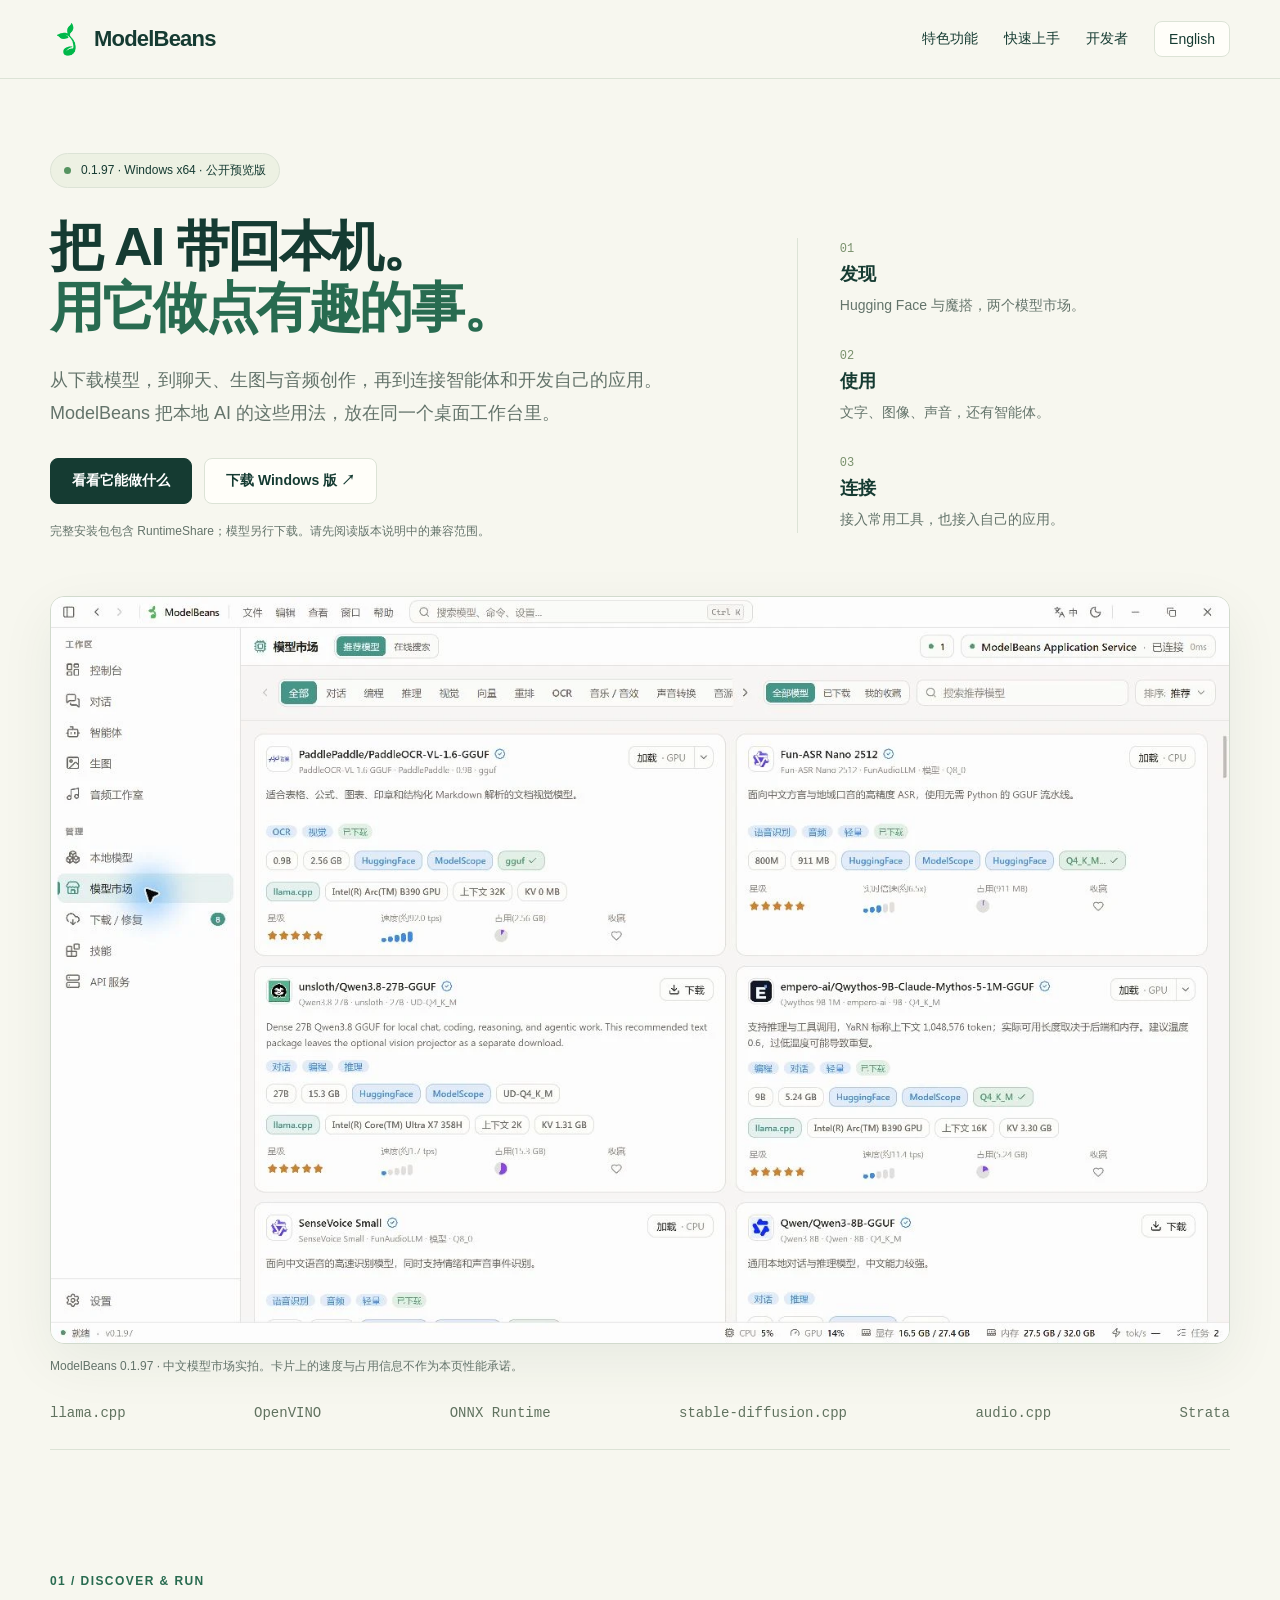
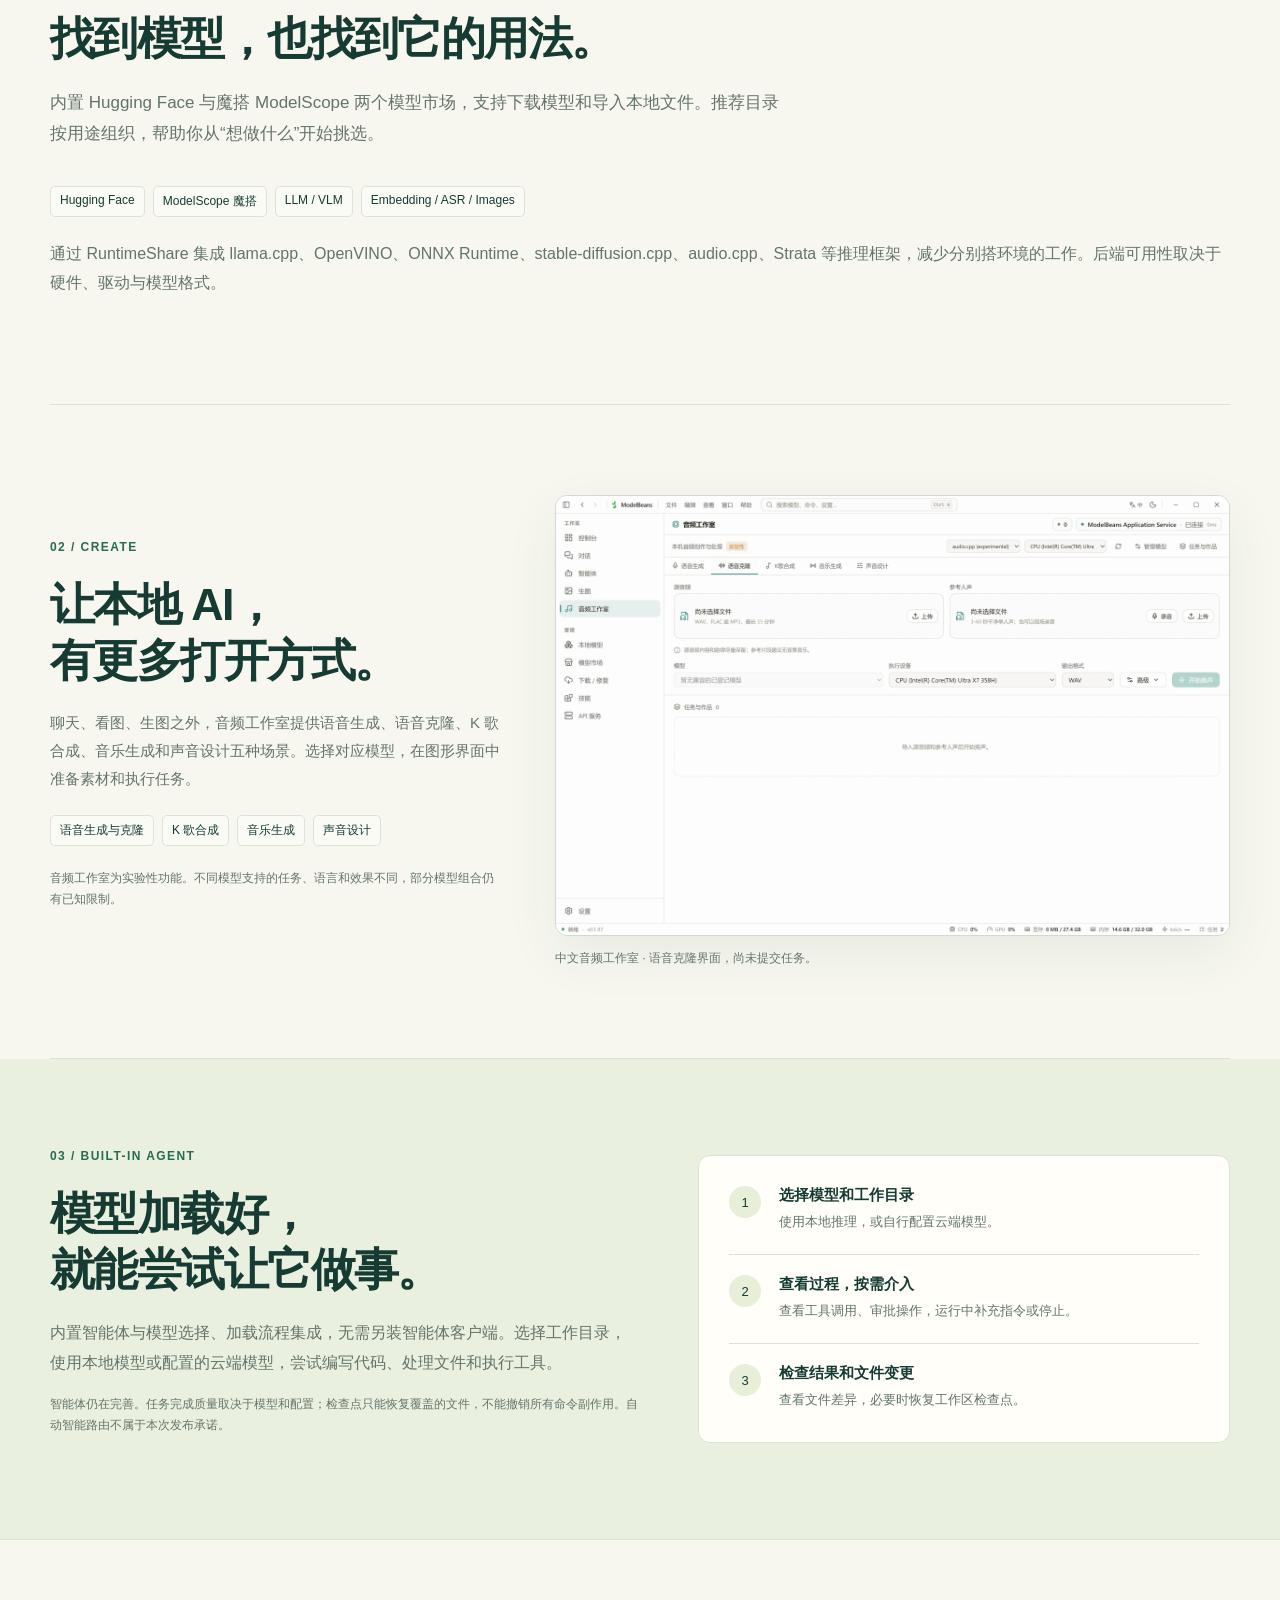
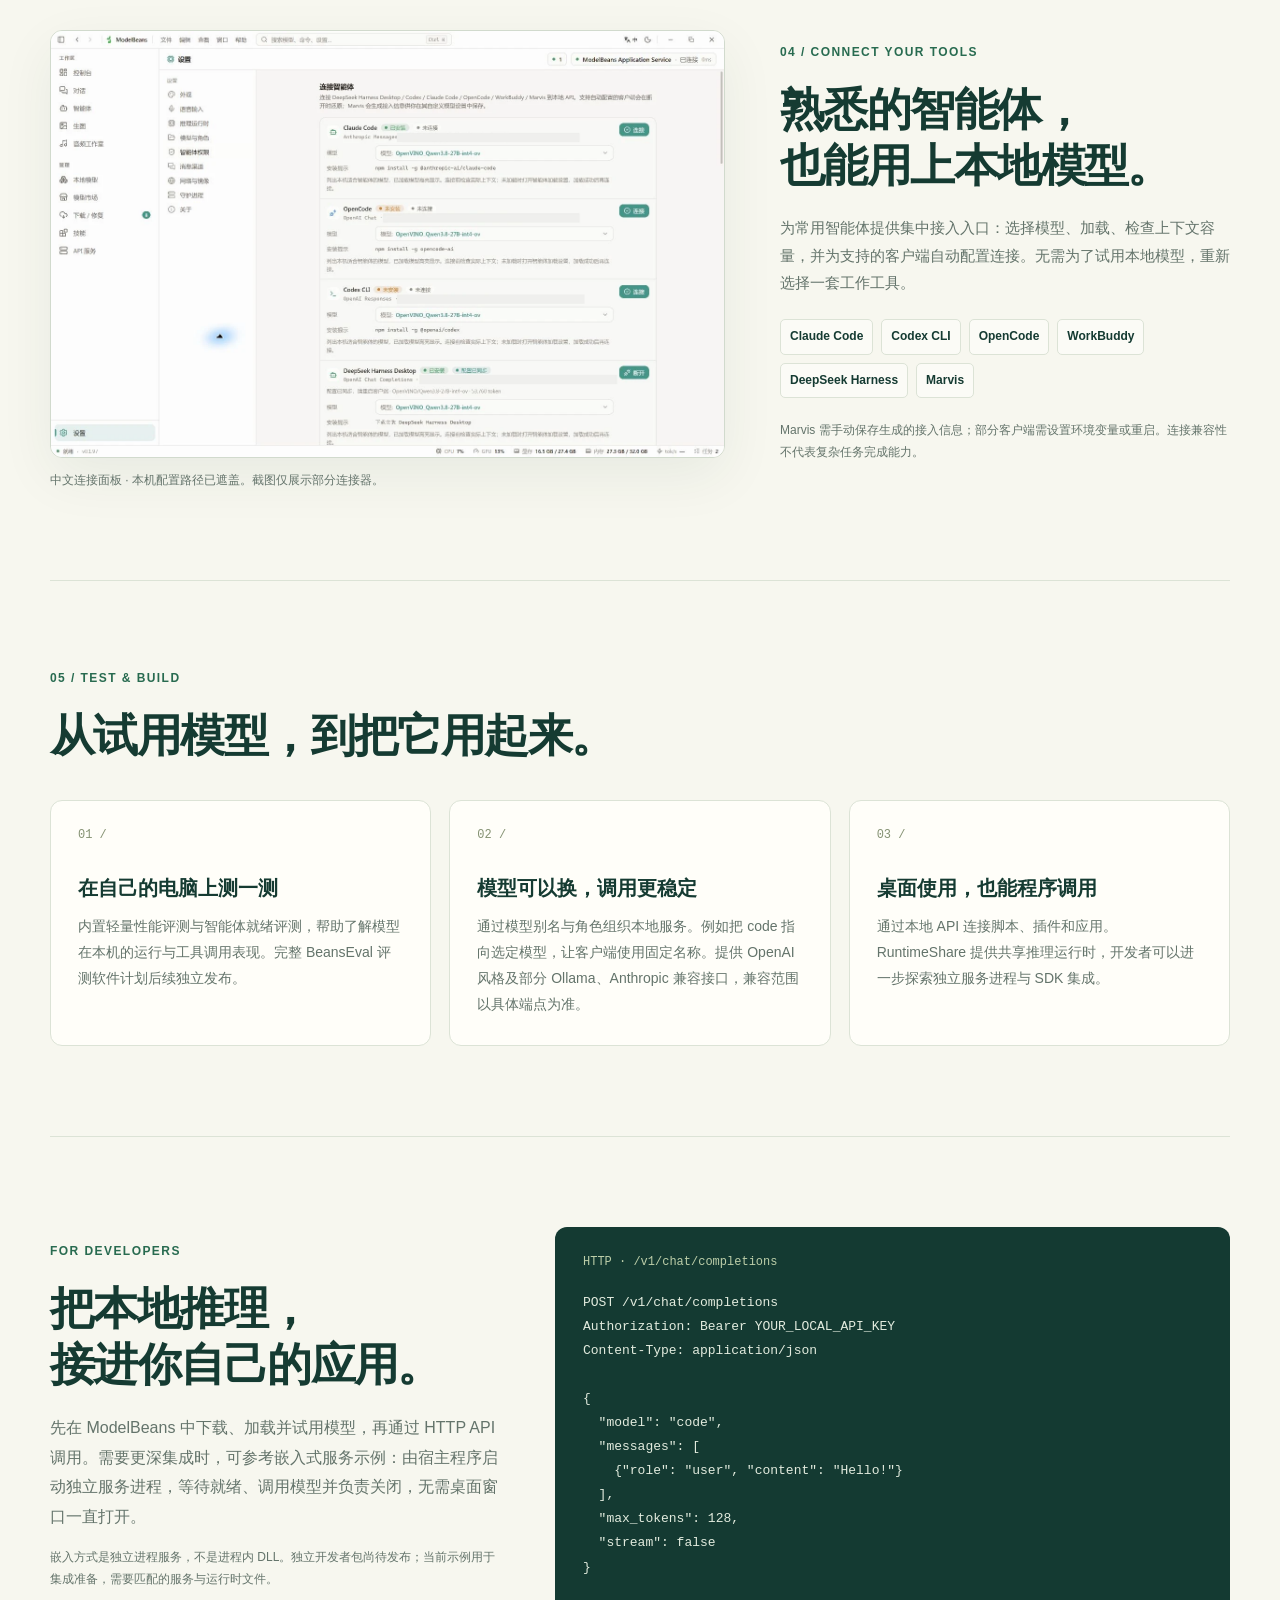
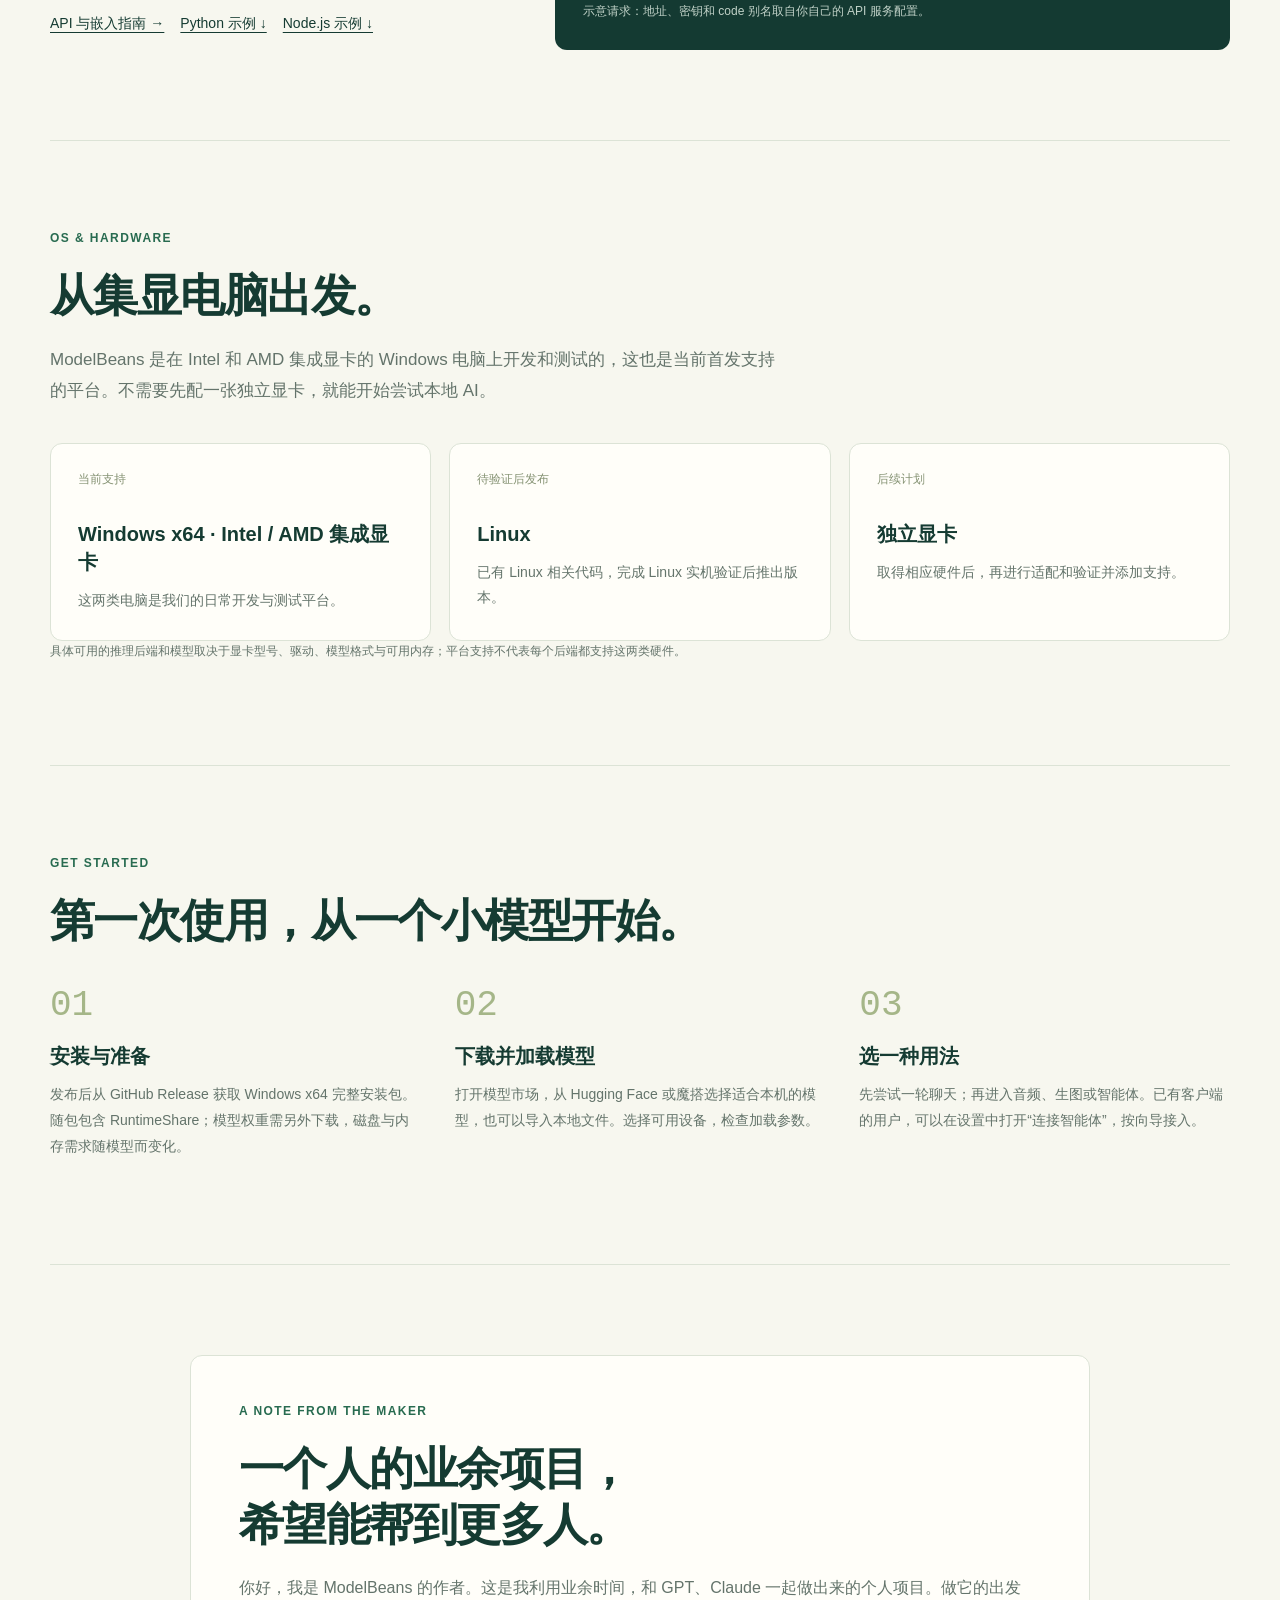
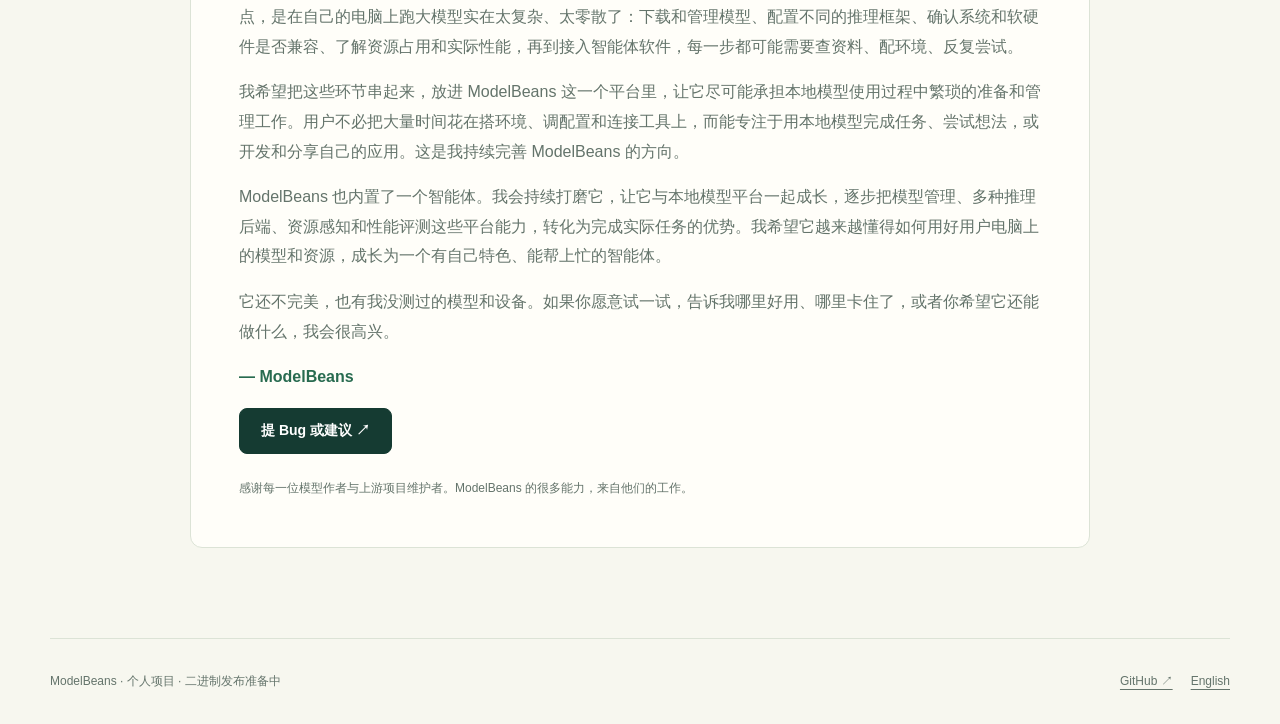
==== site/index.html @ 8415e982 "Publish ModelBeans 0.1.97 preview documentation and bilingual website" ====
<!doctype html>
<html lang="zh-CN"><head><meta charset="utf-8"><meta name="viewport" content="width=device-width,initial-scale=1"><meta name="description" content="从下载模型，到聊天、生图与音频创作，再到连接智能体和开发自己的应用。ModelBeans 把本地 AI 的这些用法，放在同一个桌面工作台里。"><title>ModelBeans — 让本地 AI 更容易用起来</title><link rel="icon" href="assets/logo.png"><link rel="stylesheet" href="styles.css"><link rel="alternate" hreflang="en" href="index.en.html"><link rel="alternate" hreflang="zh-CN" href="index.html"></head><body>
<a class="skip" href="#main">跳到正文</a><header class="topbar"><nav class="wrap nav" aria-label="主导航"><a class="brand" href="index.html"><img src="assets/logo.png" alt="" width="36" height="36">ModelBeans</a><div class="navlinks"><a class="desktop" href="#features">特色功能</a><a class="desktop" href="#start">快速上手</a><a class="desktop" href="#developers">开发者</a><a class="lang" href="index.en.html" lang="en">English</a></div></nav></header><main id="main"><section class="hero wrap"><div class="badge">0.1.97 · Windows x64 · 公开预览版</div><div class="hero-grid"><div><h1>把 AI 带回本机。<br><span class="accent">用它做点有趣的事。</span></h1><p class="lead">从下载模型，到聊天、生图与音频创作，再到连接智能体和开发自己的应用。ModelBeans 把本地 AI 的这些用法，放在同一个桌面工作台里。</p><div class="buttons"><a class="button primary" href="#features">看看它能做什么</a><a class="button" href="https://github.com/modelbeans/modelbeans-releases/releases/tag/v0.1.97-rc.1">下载 Windows 版 ↗</a></div><p class="note">完整安装包包含 RuntimeShare；模型另行下载。请先阅读版本说明中的兼容范围。</p></div><aside class="hero-side"><span class="num">01</span><h3>发现</h3><p>Hugging Face 与魔搭，两个模型市场。</p><span class="num">02</span><h3>使用</h3><p>文字、图像、声音，还有智能体。</p><span class="num">03</span><h3>连接</h3><p>接入常用工具，也接入自己的应用。</p></aside></div><figure class="shot hero-shot"><a href="assets/market-zh.webp" target="_blank" rel="noopener"><img src="assets/market-zh.webp" width="1440" height="912" alt="ModelBeans 0.1.97 · 中文模型市场实拍。卡片上的速度与占用信息不作为本页性能承诺。" ></a><figcaption>ModelBeans 0.1.97 · 中文模型市场实拍。卡片上的速度与占用信息不作为本页性能承诺。</figcaption></figure><div class="engines"><span>llama.cpp</span><span>OpenVINO</span><span>ONNX Runtime</span><span>stable-diffusion.cpp</span><span>audio.cpp</span><span>Strata</span></div></section>
<section id="features" class="section wrap"><div class="section-head"><div class="eyebrow">01 / DISCOVER & RUN</div><h2>找到模型，也找到它的用法。</h2><p>内置 Hugging Face 与魔搭 ModelScope 两个模型市场，支持下载模型和导入本地文件。推荐目录按用途组织，帮助你从“想做什么”开始挑选。</p></div><div class="tags"><span class="tag">Hugging Face</span><span class="tag">ModelScope 魔搭</span><span class="tag">LLM / VLM</span><span class="tag">Embedding / ASR / Images</span></div><p>通过 RuntimeShare 集成 llama.cpp、OpenVINO、ONNX Runtime、stable-diffusion.cpp、audio.cpp、Strata 等推理框架，减少分别搭环境的工作。后端可用性取决于硬件、驱动与模型格式。</p></section>
<section class="section wrap"><div class="split"><div class="copy"><div class="eyebrow">02 / CREATE</div><h2>让本地 AI，<br>有更多打开方式。</h2><p>聊天、看图、生图之外，音频工作室提供语音生成、语音克隆、K 歌合成、音乐生成和声音设计五种场景。选择对应模型，在图形界面中准备素材和执行任务。</p><div class="tags"><span class="tag">语音生成与克隆</span><span class="tag">K 歌合成</span><span class="tag">音乐生成</span><span class="tag">声音设计</span></div><p class="mini">音频工作室为实验性功能。不同模型支持的任务、语言和效果不同，部分模型组合仍有已知限制。</p></div><figure class="shot "><a href="assets/audio-zh.webp" target="_blank" rel="noopener"><img src="assets/audio-zh.webp" width="1440" height="912" alt="中文音频工作室 · 语音克隆界面，尚未提交任务。" loading="lazy"></a><figcaption>中文音频工作室 · 语音克隆界面，尚未提交任务。</figcaption></figure></div></section>
<section class="section agent"><div class="wrap agent-grid"><div><div class="eyebrow">03 / BUILT-IN AGENT</div><h2>模型加载好，<br>就能尝试让它做事。</h2><p>内置智能体与模型选择、加载流程集成，无需另装智能体客户端。选择工作目录，使用本地模型或配置的云端模型，尝试编写代码、处理文件和执行工具。</p><p class="mini">智能体仍在完善。任务完成质量取决于模型和配置；检查点只能恢复覆盖的文件，不能撤销所有命令副作用。自动智能路由不属于本次发布承诺。</p></div><div class="flow"><div class="flow-row"><span class="step">1</span><div><b>选择模型和工作目录</b><p>使用本地推理，或自行配置云端模型。</p></div></div><div class="flow-row"><span class="step">2</span><div><b>查看过程，按需介入</b><p>查看工具调用、审批操作，运行中补充指令或停止。</p></div></div><div class="flow-row"><span class="step">3</span><div><b>检查结果和文件变更</b><p>查看文件差异，必要时恢复工作区检查点。</p></div></div></div></div></section>
<section class="section wrap"><div class="split reverse"><div class="copy"><div class="eyebrow">04 / CONNECT YOUR TOOLS</div><h2>熟悉的智能体，<br>也能用上本地模型。</h2><p>为常用智能体提供集中接入入口：选择模型、加载、检查上下文容量，并为支持的客户端自动配置连接。无需为了试用本地模型，重新选择一套工作工具。</p><div class="tags connectors"><span class="tag">Claude Code</span><span class="tag">Codex CLI</span><span class="tag">OpenCode</span><span class="tag">WorkBuddy</span><span class="tag">DeepSeek Harness</span><span class="tag">Marvis</span></div><p class="mini">Marvis 需手动保存生成的接入信息；部分客户端需设置环境变量或重启。连接兼容性不代表复杂任务完成能力。</p></div><figure class="shot "><a href="assets/connect-zh.webp" target="_blank" rel="noopener"><img src="assets/connect-zh.webp" width="1440" height="912" alt="中文连接面板 · 本机配置路径已遮盖。截图仅展示部分连接器。" loading="lazy"></a><figcaption>中文连接面板 · 本机配置路径已遮盖。截图仅展示部分连接器。</figcaption></figure></div></section>
<section class="section wrap"><div class="section-head"><div class="eyebrow">05 / TEST & BUILD</div><h2>从试用模型，到把它用起来。</h2></div><div class="cards"><article class="card"><span class="index">01 /</span><h3>在自己的电脑上测一测</h3><p>内置轻量性能评测与智能体就绪评测，帮助了解模型在本机的运行与工具调用表现。完整 BeansEval 评测软件计划后续独立发布。</p></article><article class="card"><span class="index">02 /</span><h3>模型可以换，调用更稳定</h3><p>通过模型别名与角色组织本地服务。例如把 code 指向选定模型，让客户端使用固定名称。提供 OpenAI 风格及部分 Ollama、Anthropic 兼容接口，兼容范围以具体端点为准。</p></article><article class="card"><span class="index">03 /</span><h3>桌面使用，也能程序调用</h3><p>通过本地 API 连接脚本、插件和应用。RuntimeShare 提供共享推理运行时，开发者可以进一步探索独立服务进程与 SDK 集成。</p></article></div></section>
<section id="developers" class="section wrap"><div class="split"><div><div class="eyebrow">FOR DEVELOPERS</div><h2>把本地推理，<br>接进你自己的应用。</h2><p>先在 ModelBeans 中下载、加载并试用模型，再通过 HTTP API 调用。需要更深集成时，可参考嵌入式服务示例：由宿主程序启动独立服务进程，等待就绪、调用模型并负责关闭，无需桌面窗口一直打开。</p><p class="mini">嵌入方式是独立进程服务，不是进程内 DLL。独立开发者包尚待发布；当前示例用于集成准备，需要匹配的服务与运行时文件。</p><div class="devlinks"><a href="developer.zh.html">API 与嵌入指南 →</a><a href="examples/host.py" download>Python 示例 ↓</a><a href="examples/host.mjs" download>Node.js 示例 ↓</a></div></div><div class="code-panel"><div class="code-label">HTTP · /v1/chat/completions</div><pre>POST /v1/chat/completions
Authorization: Bearer YOUR_LOCAL_API_KEY
Content-Type: application/json

{
  "model": "code",
  "messages": [
    {"role": "user", "content": "Hello!"}
  ],
  "max_tokens": 128,
  "stream": false
}</pre><p>示意请求：地址、密钥和 code 别名取自你自己的 API 服务配置。</p></div></div></section>
<section id="platforms" class="section wrap"><div class="section-head"><div class="eyebrow">OS & HARDWARE</div><h2>从集显电脑出发。</h2><p>ModelBeans 是在 Intel 和 AMD 集成显卡的 Windows 电脑上开发和测试的，这也是当前首发支持的平台。不需要先配一张独立显卡，就能开始尝试本地 AI。</p></div><div class="cards"><article class="card"><span class="index">当前支持</span><h3>Windows x64 · Intel / AMD 集成显卡</h3><p>这两类电脑是我们的日常开发与测试平台。</p></article><article class="card"><span class="index">待验证后发布</span><h3>Linux</h3><p>已有 Linux 相关代码，完成 Linux 实机验证后推出版本。</p></article><article class="card"><span class="index">后续计划</span><h3>独立显卡</h3><p>取得相应硬件后，再进行适配和验证并添加支持。</p></article></div><p class="mini">具体可用的推理后端和模型取决于显卡型号、驱动、模型格式与可用内存；平台支持不代表每个后端都支持这两类硬件。</p></section>
<section id="start" class="section wrap"><div class="section-head"><div class="eyebrow">GET STARTED</div><h2>第一次使用，从一个小模型开始。</h2></div><div class="start-grid"><article><div class="number">01</div><h3>安装与准备</h3><p>发布后从 GitHub Release 获取 Windows x64 完整安装包。随包包含 RuntimeShare；模型权重需另外下载，磁盘与内存需求随模型而变化。</p></article><article><div class="number">02</div><h3>下载并加载模型</h3><p>打开模型市场，从 Hugging Face 或魔搭选择适合本机的模型，也可以导入本地文件。选择可用设备，检查加载参数。</p></article><article><div class="number">03</div><h3>选一种用法</h3><p>先尝试一轮聊天；再进入音频、生图或智能体。已有客户端的用户，可以在设置中打开“连接智能体”，按向导接入。</p></article></div></section>
<section class="section wrap"><article class="letter"><div class="eyebrow">A NOTE FROM THE MAKER</div><h2>一个人的业余项目，<br>希望能帮到更多人。</h2><p>你好，我是 ModelBeans 的作者。这是我利用业余时间，和 GPT、Claude 一起做出来的个人项目。做它的出发点，是在自己的电脑上跑大模型实在太复杂、太零散了：下载和管理模型、配置不同的推理框架、确认系统和软硬件是否兼容、了解资源占用和实际性能，再到接入智能体软件，每一步都可能需要查资料、配环境、反复尝试。</p><p>我希望把这些环节串起来，放进 ModelBeans 这一个平台里，让它尽可能承担本地模型使用过程中繁琐的准备和管理工作。用户不必把大量时间花在搭环境、调配置和连接工具上，而能专注于用本地模型完成任务、尝试想法，或开发和分享自己的应用。这是我持续完善 ModelBeans 的方向。</p><p>ModelBeans 也内置了一个智能体。我会持续打磨它，让它与本地模型平台一起成长，逐步把模型管理、多种推理后端、资源感知和性能评测这些平台能力，转化为完成实际任务的优势。我希望它越来越懂得如何用好用户电脑上的模型和资源，成长为一个有自己特色、能帮上忙的智能体。</p><p>它还不完美，也有我没测过的模型和设备。如果你愿意试一试，告诉我哪里好用、哪里卡住了，或者你希望它还能做什么，我会很高兴。</p><p class="signature">— ModelBeans</p><a class="button primary" href="https://github.com/modelbeans/modelbeans-releases/issues">提 Bug 或建议 ↗</a><p class="mini" style="margin-top:24px;margin-bottom:0">感谢每一位模型作者与上游项目维护者。ModelBeans 的很多能力，来自他们的工作。</p></article></section>
</main><footer class="wrap footer"><span>ModelBeans · 个人项目 · 二进制发布准备中</span><div><a href="https://github.com/modelbeans/modelbeans-releases">GitHub ↗</a><a href="index.en.html">English</a></div></footer></body></html>
---- site/styles.css ----
@charset "UTF-8";
:root{--ink:#153b32;--muted:#64746b;--green:#286b50;--paper:#f7f7ef;--line:#dce3d6;--lime:#d9ed9d;--white:#fffef9;--mono:Consolas,monospace}
*{box-sizing:border-box}html{scroll-behavior:smooth;scroll-padding-top:94px}body{margin:0;background:var(--paper);color:var(--ink);font-family:Inter,"Segoe UI","Microsoft YaHei",sans-serif;-webkit-font-smoothing:antialiased}a{color:inherit;text-underline-offset:4px}button{font:inherit}p{line-height:1.85;color:var(--muted)}h1,h2,h3,p{margin-top:0}h1{font-size:clamp(42px,5.1vw,72px);letter-spacing:-.045em;line-height:1.13;margin-bottom:26px}h2{font-size:clamp(29px,3.5vw,45px);letter-spacing:-.035em;line-height:1.25;margin-bottom:20px}h3{font-size:20px;line-height:1.4;margin-bottom:12px}small{line-height:1.7}a:focus-visible,button:focus-visible,summary:focus-visible{outline:3px solid #d48d3c;outline-offset:5px}.wrap{width:min(1180px,calc(100% - 64px));margin:auto}.topbar{position:sticky;top:0;z-index:5;border-bottom:1px solid var(--line);background:rgba(247,247,239,.97)}.nav{height:78px;display:flex;align-items:center;justify-content:space-between;gap:22px}.brand{font-weight:750;font-size:22px;text-decoration:none;display:flex;align-items:center;gap:8px;letter-spacing:-.8px}.brand img{width:36px;height:36px}.navlinks{display:flex;gap:26px;align-items:center;font-size:14px}.navlinks a{text-decoration:none}.navlinks a:hover{color:var(--green);text-decoration:underline}.lang{border:1px solid var(--line);padding:9px 14px;border-radius:8px;background:var(--white)}.hero{padding:74px 0 34px}.eyebrow{font-size:12px;letter-spacing:.12em;text-transform:uppercase;font-weight:700;color:var(--green);margin-bottom:23px}.badge{display:inline-flex;gap:10px;align-items:center;background:#edf1e3;border:1px solid var(--line);padding:8px 13px;border-radius:30px;font-size:12px;margin-bottom:28px}.badge:before{content:"";height:7px;width:7px;border-radius:50%;background:#559360}.hero-grid{display:grid;grid-template-columns:1fr .64fr;gap:70px;align-items:center}.hero .lead{font-size:18px;max-width:620px}.accent{color:var(--green)}.buttons{display:flex;gap:12px;flex-wrap:wrap;margin:28px 0 16px}.button{display:inline-flex;padding:13px 21px;border-radius:8px;font-weight:600;font-size:14px;text-decoration:none;align-items:center;justify-content:center;border:1px solid var(--line);background:var(--white)}.button.primary{background:var(--ink);color:white;border-color:var(--ink)}.button:hover{transform:translateY(-1px);box-shadow:0 4px 14px #153b3212}.note{font-size:12px;color:var(--muted)}.hero-side{border-left:1px solid var(--line);padding-left:42px}.hero-side .num{font-family:var(--mono);font-size:12px;color:#79916c}.hero-side h3{font-size:18px;margin:6px 0}.hero-side p{font-size:14px;margin-bottom:26px}.hero-side p:last-child{margin-bottom:0}.shot{margin:0}.shot a{display:block}.shot img{width:100%;height:auto;display:block;border:1px solid #d1dacd;border-radius:12px;box-shadow:0 18px 55px #153b3211}.shot figcaption{font-size:12px;color:var(--muted);margin-top:12px;line-height:1.7}.hero-shot{margin-top:42px}.hero-shot img{border-radius:14px}.engines{display:flex;align-items:center;justify-content:space-between;gap:14px;flex-wrap:wrap;border-bottom:1px solid var(--line);padding:28px 0;color:#60725f;font-family:var(--mono);font-size:14px}.section{padding:90px 0;border-bottom:1px solid var(--line)}.section-head{max-width:740px;margin-bottom:36px}.section-head p{font-size:17px}.split{display:grid;grid-template-columns:.8fr 1.2fr;gap:55px;align-items:center}.split.reverse{grid-template-columns:1.2fr .8fr}.split.reverse .copy{order:2}.copy p{font-size:15px}.tags{display:flex;gap:8px;flex-wrap:wrap;margin:22px 0}.tag{border:1px solid var(--line);border-radius:5px;padding:6px 9px;font-size:12px;background:#ffffff70}.mini{font-size:12px!important;line-height:1.8!important}.cards{display:grid;grid-template-columns:repeat(3,1fr);gap:18px}.card{padding:27px;background:var(--white);border:1px solid var(--line);border-radius:12px}.card p{font-size:14px;margin-bottom:0}.card .index{display:block;font-family:var(--mono);font-size:12px;color:#859273;margin-bottom:32px}.agent{background:#eaf0df}.agent-grid{display:grid;grid-template-columns:1.05fr .95fr;gap:60px;align-items:center}.flow{background:var(--white);border:1px solid var(--line);border-radius:12px;padding:30px}.flow-row{display:flex;align-items:flex-start;gap:18px;padding:20px 0;border-bottom:1px solid var(--line)}.flow-row:last-child{border:0;padding-bottom:0}.flow-row:first-child{padding-top:0}.flow-row b{font-size:15px}.flow-row p{font-size:13px;margin:5px 0 0}.step{flex:0 0 32px;height:32px;border-radius:50%;background:#e7efd9;display:grid;place-items:center;font-size:13px}.connectors{font-weight:650;font-size:13px;line-height:1.8}.code-panel{background:#143a32;color:#e2ebde;padding:28px;border-radius:12px;min-width:0}.code-panel .code-label{font:12px var(--mono);color:#bccea9;margin-bottom:22px}.code-panel pre{font:13px/1.85 var(--mono);white-space:pre-wrap;overflow-wrap:anywhere;margin:0}.code-panel p{color:#c0d1c7;font-size:12px;margin:20px 0 0}.devlinks{display:flex;gap:16px;flex-wrap:wrap;font-size:14px;margin-top:24px}.start-grid{display:grid;grid-template-columns:repeat(3,1fr);gap:34px}.start-grid .number{font:36px var(--mono);color:#a5b688;margin-bottom:16px}.start-grid p{font-size:14px}.letter{padding:48px;border:1px solid var(--line);background:var(--white);border-radius:12px;max-width:900px;margin:auto}.letter p{font-size:16px}.signature{font-weight:650;color:var(--green)}.faq{max-width:900px;margin:auto}.faq details{border-bottom:1px solid var(--line);padding:20px 0}.faq summary{cursor:pointer;font-size:16px;font-weight:600}.faq details p{margin:15px 0 0;font-size:14px}.releasebox{margin-top:34px;padding:22px;background:#eaf0df;border-radius:10px;font-size:14px;line-height:1.8}.footer{display:flex;align-items:center;justify-content:space-between;gap:20px;padding:34px 0;font-size:12px;color:var(--muted)}.footer a{margin-left:18px}.skip{position:absolute;left:-9999px}.skip:focus{left:20px;top:15px;z-index:20;background:white;padding:15px}.standalone{padding:65px 0}.standalone article{max-width:850px;margin:auto}.standalone h2{font-size:26px;margin-top:44px}.standalone li{line-height:1.9;margin-bottom:10px;color:var(--muted)}.standalone pre{white-space:pre-wrap;overflow-wrap:anywhere;background:#edf1e6;padding:22px;border:1px solid var(--line);border-radius:8px;font:13px/1.8 var(--mono)}.standalone code{font-family:var(--mono)}
html[lang="zh-CN"] h1{font-size:clamp(32px,4.2vw,60px)}
@media(min-width:1000px){html[lang="en"] h1{font-size:64px}}
@media(max-width:850px){.wrap{width:calc(100% - 36px)}.nav{height:68px}.navlinks{gap:14px}.navlinks .desktop{display:none}.hero{padding-top:42px}.hero-grid,.split,.split.reverse,.agent-grid{grid-template-columns:1fr;gap:28px}.hero-side{display:none}.split.reverse .copy{order:0}.cards{grid-template-columns:1fr}.start-grid{grid-template-columns:1fr;gap:22px}.section{padding:56px 0}.letter{padding:26px}.footer{align-items:flex-start;flex-direction:column}.footer a{margin:0 16px 0 0}.engines{justify-content:flex-start;font-size:12px;gap:18px}.hero .lead{font-size:16px}.hero-shot{margin-top:30px}.shot img{border-radius:8px}.card .index{margin-bottom:20px}}
@media(prefers-reduced-motion:reduce){html{scroll-behavior:auto}.button:hover{transform:none}}
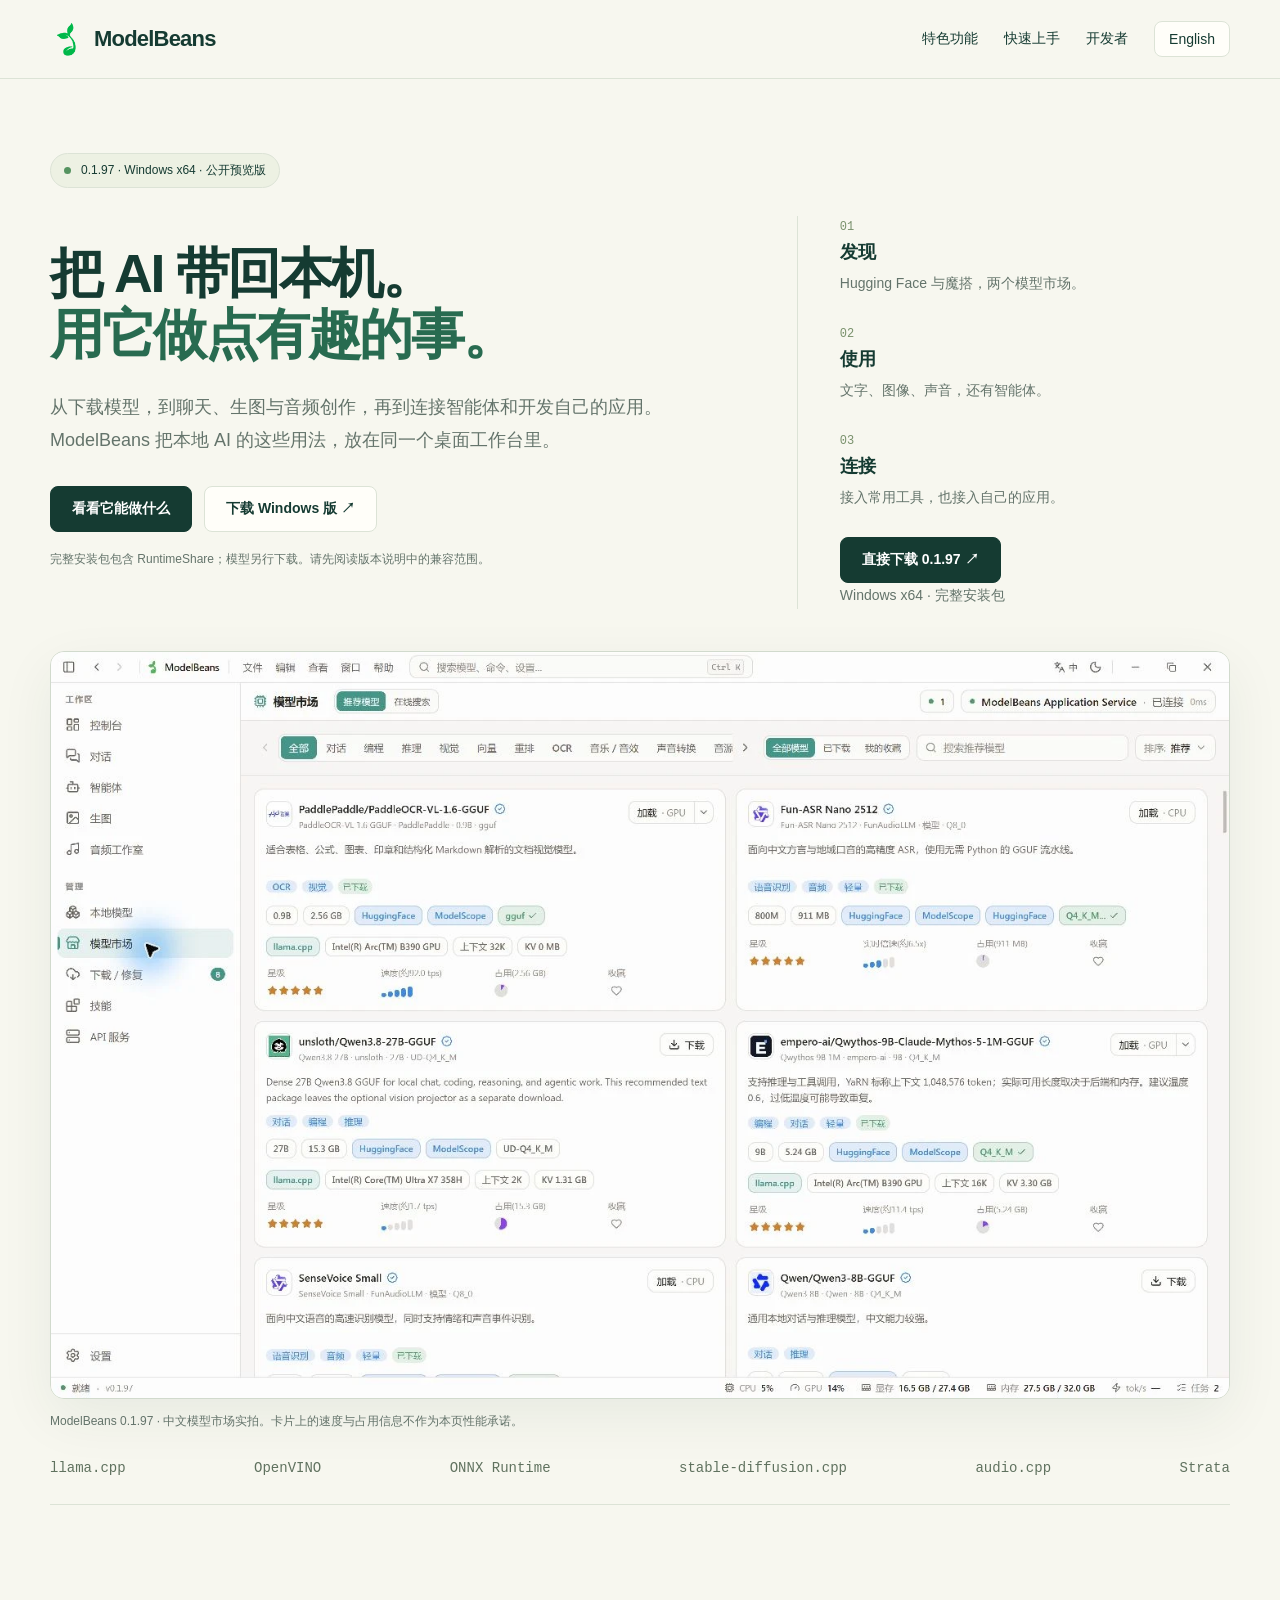
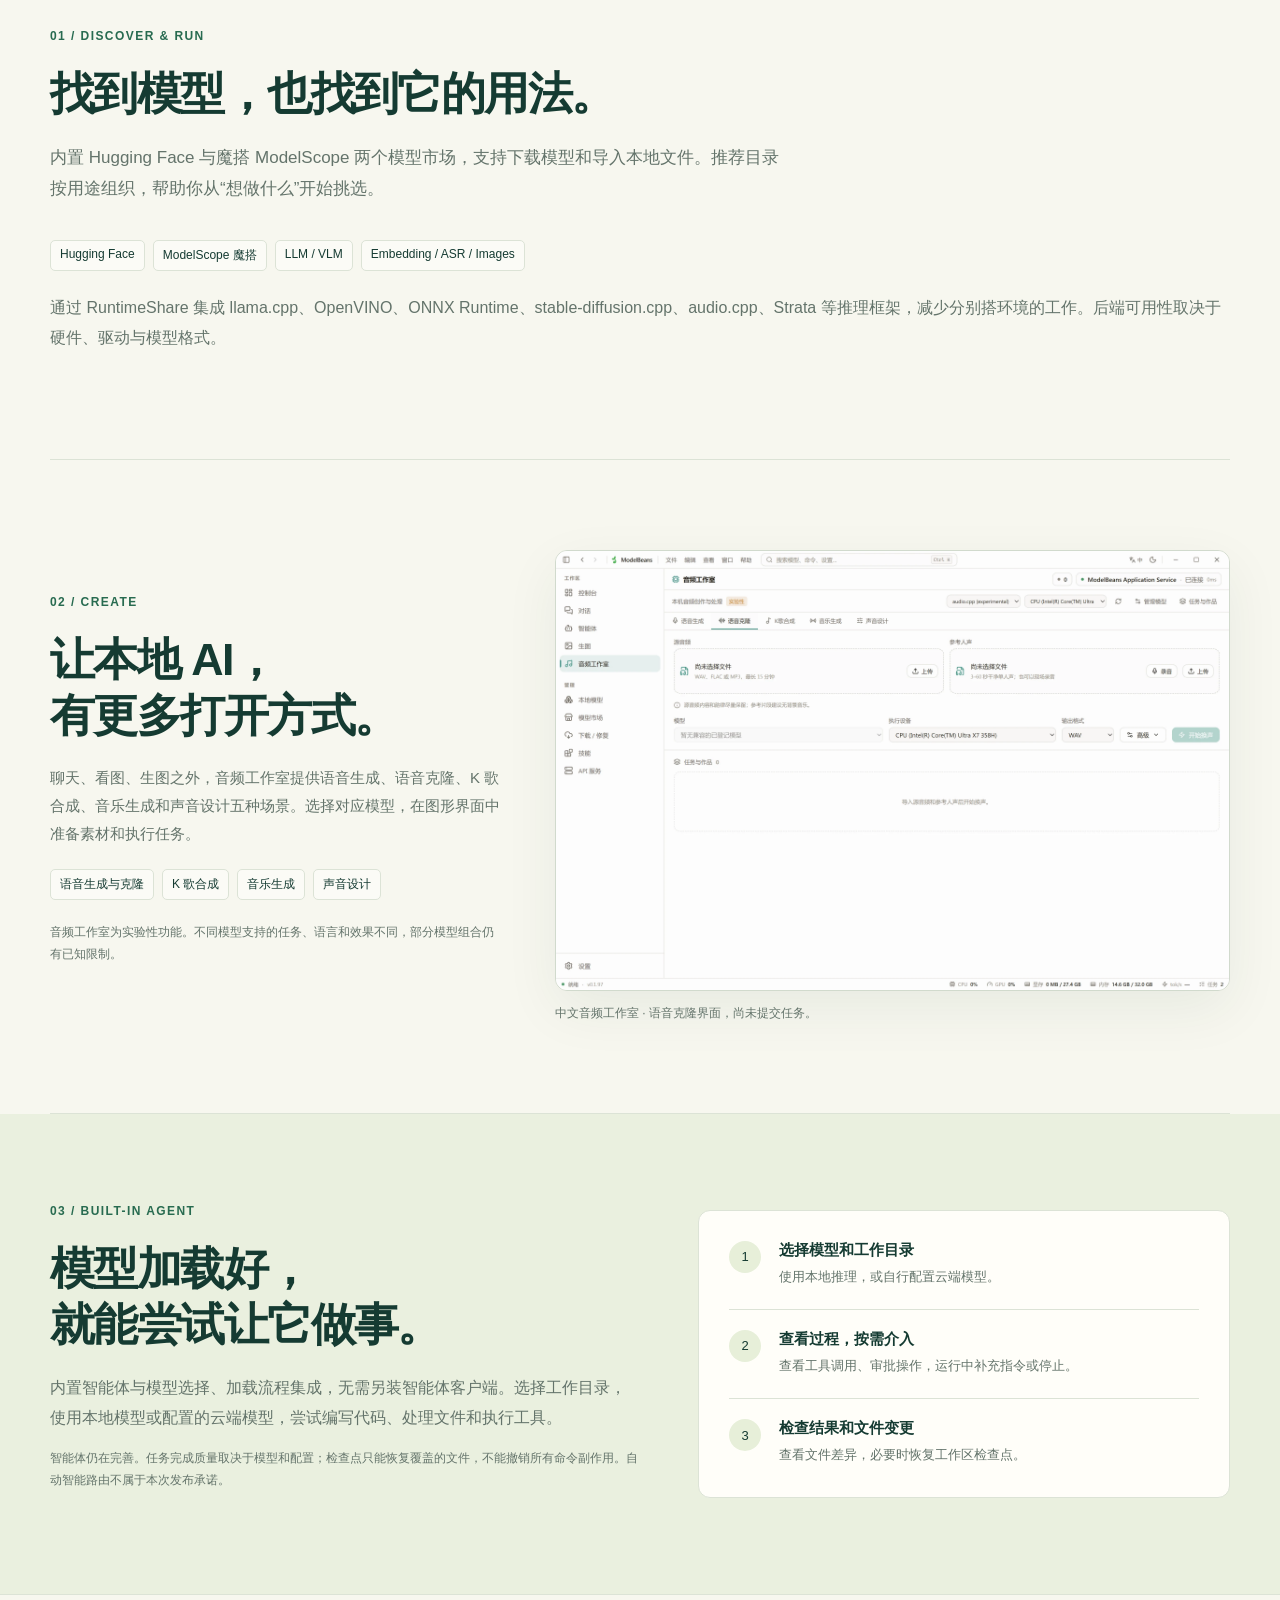
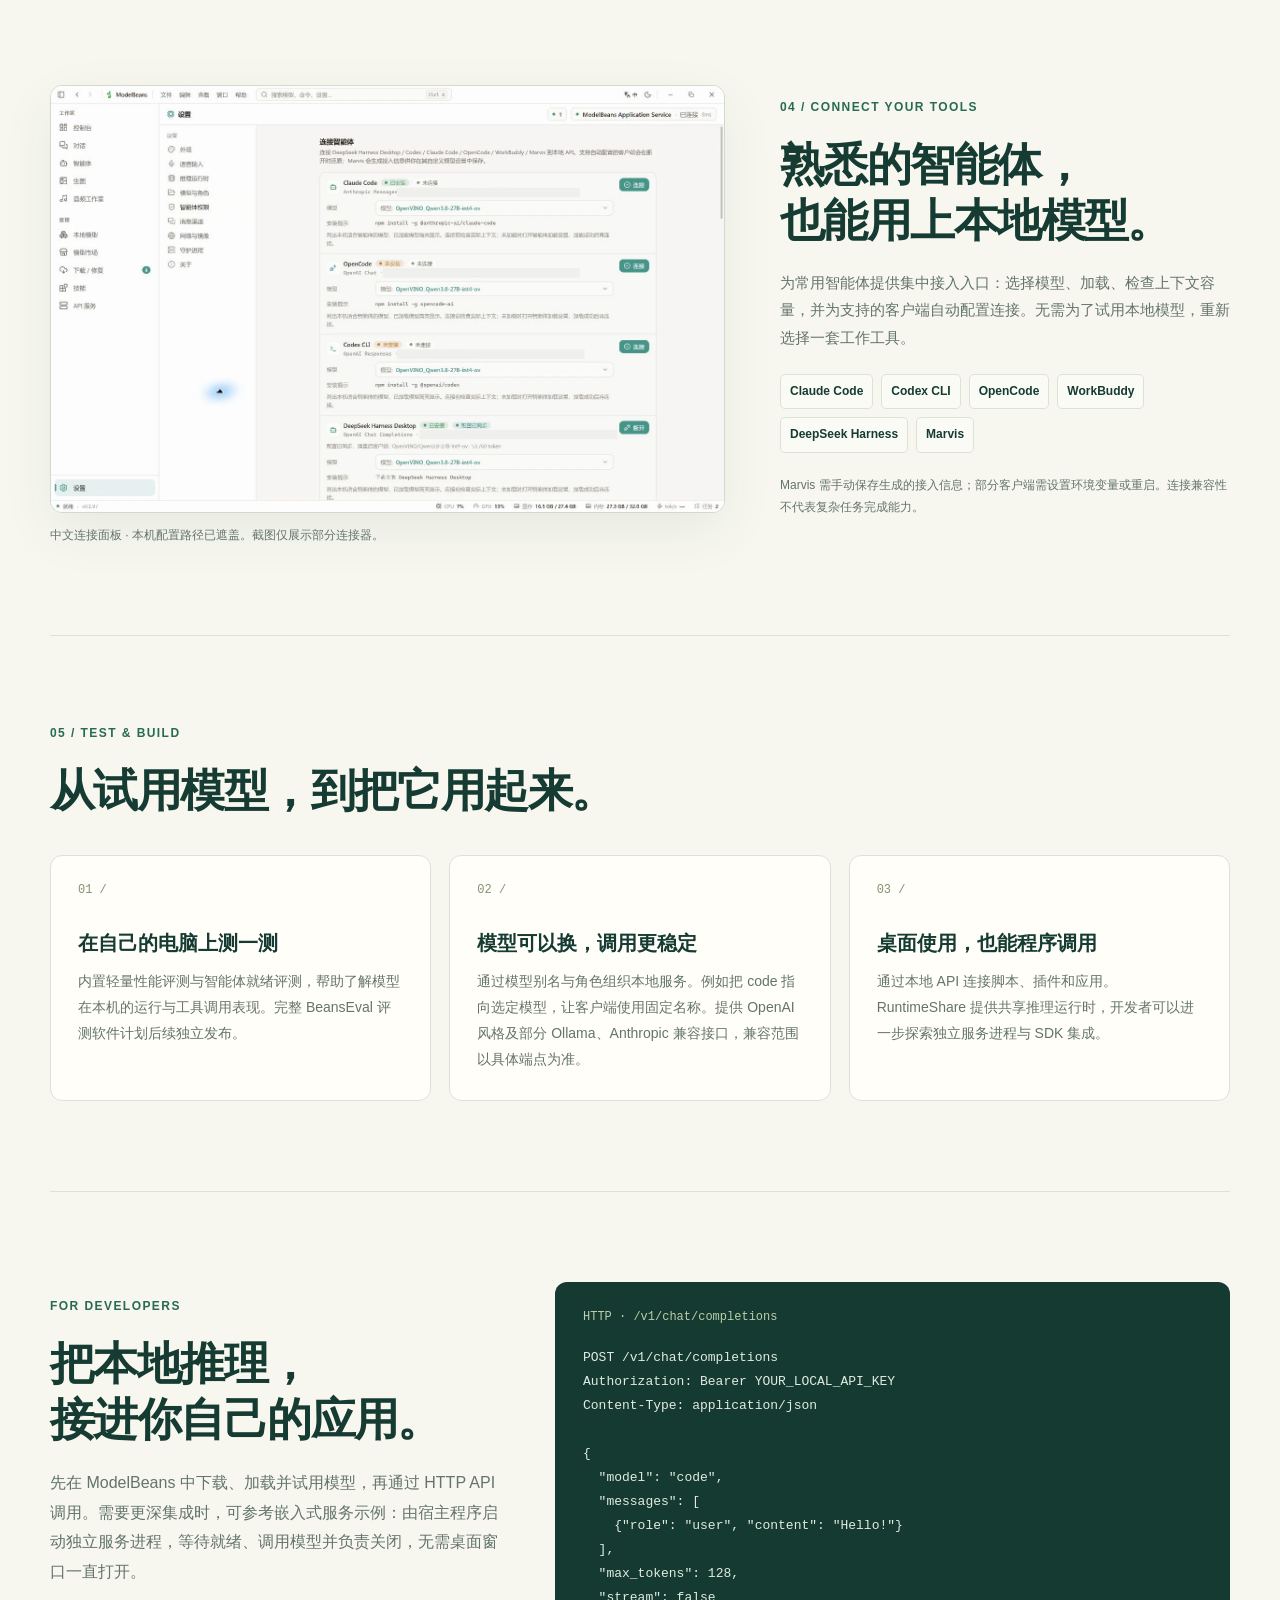
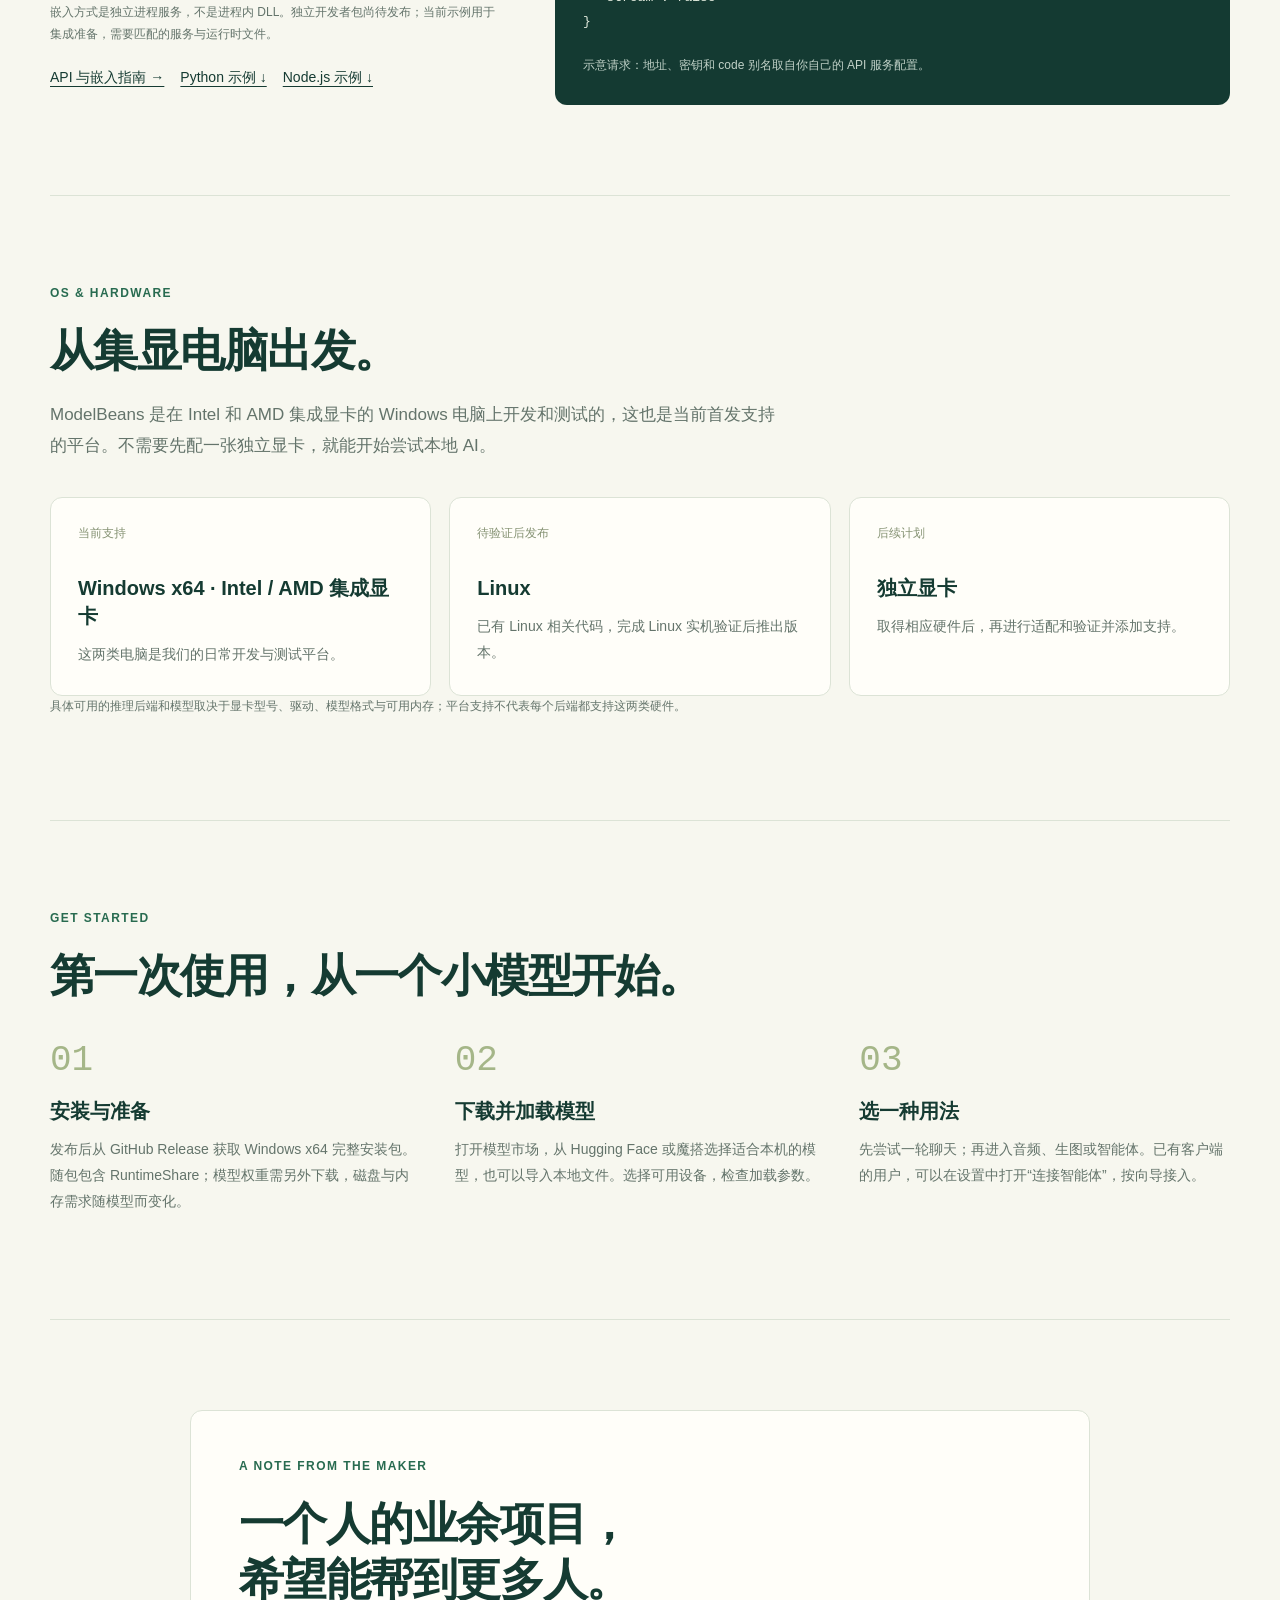
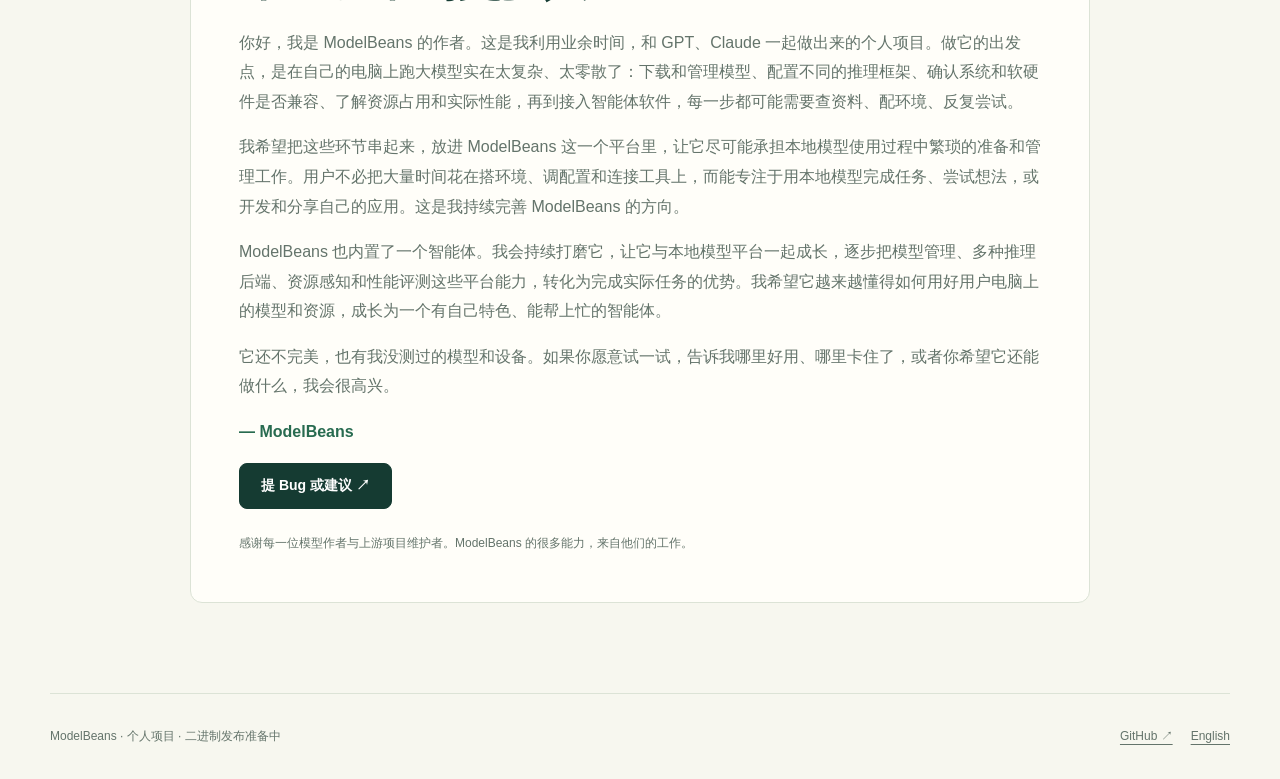
==== commit 34d7a1c0: "release(0.1.97): update installer and direct download links" ====
--- a/site/index.html
+++ b/site/index.html
@@ -1,24 +1,24 @@
-<!doctype html>
-<html lang="zh-CN"><head><meta charset="utf-8"><meta name="viewport" content="width=device-width,initial-scale=1"><meta name="description" content="从下载模型，到聊天、生图与音频创作，再到连接智能体和开发自己的应用。ModelBeans 把本地 AI 的这些用法，放在同一个桌面工作台里。"><title>ModelBeans — 让本地 AI 更容易用起来</title><link rel="icon" href="assets/logo.png"><link rel="stylesheet" href="styles.css"><link rel="alternate" hreflang="en" href="index.en.html"><link rel="alternate" hreflang="zh-CN" href="index.html"></head><body>
-<a class="skip" href="#main">跳到正文</a><header class="topbar"><nav class="wrap nav" aria-label="主导航"><a class="brand" href="index.html"><img src="assets/logo.png" alt="" width="36" height="36">ModelBeans</a><div class="navlinks"><a class="desktop" href="#features">特色功能</a><a class="desktop" href="#start">快速上手</a><a class="desktop" href="#developers">开发者</a><a class="lang" href="index.en.html" lang="en">English</a></div></nav></header><main id="main"><section class="hero wrap"><div class="badge">0.1.97 · Windows x64 · 公开预览版</div><div class="hero-grid"><div><h1>把 AI 带回本机。<br><span class="accent">用它做点有趣的事。</span></h1><p class="lead">从下载模型，到聊天、生图与音频创作，再到连接智能体和开发自己的应用。ModelBeans 把本地 AI 的这些用法，放在同一个桌面工作台里。</p><div class="buttons"><a class="button primary" href="#features">看看它能做什么</a><a class="button" href="https://github.com/modelbeans/modelbeans-releases/releases/tag/v0.1.97-rc.1">下载 Windows 版 ↗</a></div><p class="note">完整安装包包含 RuntimeShare；模型另行下载。请先阅读版本说明中的兼容范围。</p></div><aside class="hero-side"><span class="num">01</span><h3>发现</h3><p>Hugging Face 与魔搭，两个模型市场。</p><span class="num">02</span><h3>使用</h3><p>文字、图像、声音，还有智能体。</p><span class="num">03</span><h3>连接</h3><p>接入常用工具，也接入自己的应用。</p></aside></div><figure class="shot hero-shot"><a href="assets/market-zh.webp" target="_blank" rel="noopener"><img src="assets/market-zh.webp" width="1440" height="912" alt="ModelBeans 0.1.97 · 中文模型市场实拍。卡片上的速度与占用信息不作为本页性能承诺。" ></a><figcaption>ModelBeans 0.1.97 · 中文模型市场实拍。卡片上的速度与占用信息不作为本页性能承诺。</figcaption></figure><div class="engines"><span>llama.cpp</span><span>OpenVINO</span><span>ONNX Runtime</span><span>stable-diffusion.cpp</span><span>audio.cpp</span><span>Strata</span></div></section>
-<section id="features" class="section wrap"><div class="section-head"><div class="eyebrow">01 / DISCOVER & RUN</div><h2>找到模型，也找到它的用法。</h2><p>内置 Hugging Face 与魔搭 ModelScope 两个模型市场，支持下载模型和导入本地文件。推荐目录按用途组织，帮助你从“想做什么”开始挑选。</p></div><div class="tags"><span class="tag">Hugging Face</span><span class="tag">ModelScope 魔搭</span><span class="tag">LLM / VLM</span><span class="tag">Embedding / ASR / Images</span></div><p>通过 RuntimeShare 集成 llama.cpp、OpenVINO、ONNX Runtime、stable-diffusion.cpp、audio.cpp、Strata 等推理框架，减少分别搭环境的工作。后端可用性取决于硬件、驱动与模型格式。</p></section>
-<section class="section wrap"><div class="split"><div class="copy"><div class="eyebrow">02 / CREATE</div><h2>让本地 AI，<br>有更多打开方式。</h2><p>聊天、看图、生图之外，音频工作室提供语音生成、语音克隆、K 歌合成、音乐生成和声音设计五种场景。选择对应模型，在图形界面中准备素材和执行任务。</p><div class="tags"><span class="tag">语音生成与克隆</span><span class="tag">K 歌合成</span><span class="tag">音乐生成</span><span class="tag">声音设计</span></div><p class="mini">音频工作室为实验性功能。不同模型支持的任务、语言和效果不同，部分模型组合仍有已知限制。</p></div><figure class="shot "><a href="assets/audio-zh.webp" target="_blank" rel="noopener"><img src="assets/audio-zh.webp" width="1440" height="912" alt="中文音频工作室 · 语音克隆界面，尚未提交任务。" loading="lazy"></a><figcaption>中文音频工作室 · 语音克隆界面，尚未提交任务。</figcaption></figure></div></section>
-<section class="section agent"><div class="wrap agent-grid"><div><div class="eyebrow">03 / BUILT-IN AGENT</div><h2>模型加载好，<br>就能尝试让它做事。</h2><p>内置智能体与模型选择、加载流程集成，无需另装智能体客户端。选择工作目录，使用本地模型或配置的云端模型，尝试编写代码、处理文件和执行工具。</p><p class="mini">智能体仍在完善。任务完成质量取决于模型和配置；检查点只能恢复覆盖的文件，不能撤销所有命令副作用。自动智能路由不属于本次发布承诺。</p></div><div class="flow"><div class="flow-row"><span class="step">1</span><div><b>选择模型和工作目录</b><p>使用本地推理，或自行配置云端模型。</p></div></div><div class="flow-row"><span class="step">2</span><div><b>查看过程，按需介入</b><p>查看工具调用、审批操作，运行中补充指令或停止。</p></div></div><div class="flow-row"><span class="step">3</span><div><b>检查结果和文件变更</b><p>查看文件差异，必要时恢复工作区检查点。</p></div></div></div></div></section>
-<section class="section wrap"><div class="split reverse"><div class="copy"><div class="eyebrow">04 / CONNECT YOUR TOOLS</div><h2>熟悉的智能体，<br>也能用上本地模型。</h2><p>为常用智能体提供集中接入入口：选择模型、加载、检查上下文容量，并为支持的客户端自动配置连接。无需为了试用本地模型，重新选择一套工作工具。</p><div class="tags connectors"><span class="tag">Claude Code</span><span class="tag">Codex CLI</span><span class="tag">OpenCode</span><span class="tag">WorkBuddy</span><span class="tag">DeepSeek Harness</span><span class="tag">Marvis</span></div><p class="mini">Marvis 需手动保存生成的接入信息；部分客户端需设置环境变量或重启。连接兼容性不代表复杂任务完成能力。</p></div><figure class="shot "><a href="assets/connect-zh.webp" target="_blank" rel="noopener"><img src="assets/connect-zh.webp" width="1440" height="912" alt="中文连接面板 · 本机配置路径已遮盖。截图仅展示部分连接器。" loading="lazy"></a><figcaption>中文连接面板 · 本机配置路径已遮盖。截图仅展示部分连接器。</figcaption></figure></div></section>
-<section class="section wrap"><div class="section-head"><div class="eyebrow">05 / TEST & BUILD</div><h2>从试用模型，到把它用起来。</h2></div><div class="cards"><article class="card"><span class="index">01 /</span><h3>在自己的电脑上测一测</h3><p>内置轻量性能评测与智能体就绪评测，帮助了解模型在本机的运行与工具调用表现。完整 BeansEval 评测软件计划后续独立发布。</p></article><article class="card"><span class="index">02 /</span><h3>模型可以换，调用更稳定</h3><p>通过模型别名与角色组织本地服务。例如把 code 指向选定模型，让客户端使用固定名称。提供 OpenAI 风格及部分 Ollama、Anthropic 兼容接口，兼容范围以具体端点为准。</p></article><article class="card"><span class="index">03 /</span><h3>桌面使用，也能程序调用</h3><p>通过本地 API 连接脚本、插件和应用。RuntimeShare 提供共享推理运行时，开发者可以进一步探索独立服务进程与 SDK 集成。</p></article></div></section>
-<section id="developers" class="section wrap"><div class="split"><div><div class="eyebrow">FOR DEVELOPERS</div><h2>把本地推理，<br>接进你自己的应用。</h2><p>先在 ModelBeans 中下载、加载并试用模型，再通过 HTTP API 调用。需要更深集成时，可参考嵌入式服务示例：由宿主程序启动独立服务进程，等待就绪、调用模型并负责关闭，无需桌面窗口一直打开。</p><p class="mini">嵌入方式是独立进程服务，不是进程内 DLL。独立开发者包尚待发布；当前示例用于集成准备，需要匹配的服务与运行时文件。</p><div class="devlinks"><a href="developer.zh.html">API 与嵌入指南 →</a><a href="examples/host.py" download>Python 示例 ↓</a><a href="examples/host.mjs" download>Node.js 示例 ↓</a></div></div><div class="code-panel"><div class="code-label">HTTP · /v1/chat/completions</div><pre>POST /v1/chat/completions
-Authorization: Bearer YOUR_LOCAL_API_KEY
-Content-Type: application/json
-
-{
-  "model": "code",
-  "messages": [
-    {"role": "user", "content": "Hello!"}
-  ],
-  "max_tokens": 128,
-  "stream": false
-}</pre><p>示意请求：地址、密钥和 code 别名取自你自己的 API 服务配置。</p></div></div></section>
-<section id="platforms" class="section wrap"><div class="section-head"><div class="eyebrow">OS & HARDWARE</div><h2>从集显电脑出发。</h2><p>ModelBeans 是在 Intel 和 AMD 集成显卡的 Windows 电脑上开发和测试的，这也是当前首发支持的平台。不需要先配一张独立显卡，就能开始尝试本地 AI。</p></div><div class="cards"><article class="card"><span class="index">当前支持</span><h3>Windows x64 · Intel / AMD 集成显卡</h3><p>这两类电脑是我们的日常开发与测试平台。</p></article><article class="card"><span class="index">待验证后发布</span><h3>Linux</h3><p>已有 Linux 相关代码，完成 Linux 实机验证后推出版本。</p></article><article class="card"><span class="index">后续计划</span><h3>独立显卡</h3><p>取得相应硬件后，再进行适配和验证并添加支持。</p></article></div><p class="mini">具体可用的推理后端和模型取决于显卡型号、驱动、模型格式与可用内存；平台支持不代表每个后端都支持这两类硬件。</p></section>
-<section id="start" class="section wrap"><div class="section-head"><div class="eyebrow">GET STARTED</div><h2>第一次使用，从一个小模型开始。</h2></div><div class="start-grid"><article><div class="number">01</div><h3>安装与准备</h3><p>发布后从 GitHub Release 获取 Windows x64 完整安装包。随包包含 RuntimeShare；模型权重需另外下载，磁盘与内存需求随模型而变化。</p></article><article><div class="number">02</div><h3>下载并加载模型</h3><p>打开模型市场，从 Hugging Face 或魔搭选择适合本机的模型，也可以导入本地文件。选择可用设备，检查加载参数。</p></article><article><div class="number">03</div><h3>选一种用法</h3><p>先尝试一轮聊天；再进入音频、生图或智能体。已有客户端的用户，可以在设置中打开“连接智能体”，按向导接入。</p></article></div></section>
-<section class="section wrap"><article class="letter"><div class="eyebrow">A NOTE FROM THE MAKER</div><h2>一个人的业余项目，<br>希望能帮到更多人。</h2><p>你好，我是 ModelBeans 的作者。这是我利用业余时间，和 GPT、Claude 一起做出来的个人项目。做它的出发点，是在自己的电脑上跑大模型实在太复杂、太零散了：下载和管理模型、配置不同的推理框架、确认系统和软硬件是否兼容、了解资源占用和实际性能，再到接入智能体软件，每一步都可能需要查资料、配环境、反复尝试。</p><p>我希望把这些环节串起来，放进 ModelBeans 这一个平台里，让它尽可能承担本地模型使用过程中繁琐的准备和管理工作。用户不必把大量时间花在搭环境、调配置和连接工具上，而能专注于用本地模型完成任务、尝试想法，或开发和分享自己的应用。这是我持续完善 ModelBeans 的方向。</p><p>ModelBeans 也内置了一个智能体。我会持续打磨它，让它与本地模型平台一起成长，逐步把模型管理、多种推理后端、资源感知和性能评测这些平台能力，转化为完成实际任务的优势。我希望它越来越懂得如何用好用户电脑上的模型和资源，成长为一个有自己特色、能帮上忙的智能体。</p><p>它还不完美，也有我没测过的模型和设备。如果你愿意试一试，告诉我哪里好用、哪里卡住了，或者你希望它还能做什么，我会很高兴。</p><p class="signature">— ModelBeans</p><a class="button primary" href="https://github.com/modelbeans/modelbeans-releases/issues">提 Bug 或建议 ↗</a><p class="mini" style="margin-top:24px;margin-bottom:0">感谢每一位模型作者与上游项目维护者。ModelBeans 的很多能力，来自他们的工作。</p></article></section>
+<!doctype html>
+<html lang="zh-CN"><head><meta charset="utf-8"><meta name="viewport" content="width=device-width,initial-scale=1"><meta name="description" content="从下载模型，到聊天、生图与音频创作，再到连接智能体和开发自己的应用。ModelBeans 把本地 AI 的这些用法，放在同一个桌面工作台里。"><title>ModelBeans — 让本地 AI 更容易用起来</title><link rel="icon" href="assets/logo.png"><link rel="stylesheet" href="styles.css"><link rel="alternate" hreflang="en" href="index.en.html"><link rel="alternate" hreflang="zh-CN" href="index.html"></head><body>
+<a class="skip" href="#main">跳到正文</a><header class="topbar"><nav class="wrap nav" aria-label="主导航"><a class="brand" href="index.html"><img src="assets/logo.png" alt="" width="36" height="36">ModelBeans</a><div class="navlinks"><a class="desktop" href="#features">特色功能</a><a class="desktop" href="#start">快速上手</a><a class="desktop" href="#developers">开发者</a><a class="lang" href="index.en.html" lang="en">English</a></div></nav></header><main id="main"><section class="hero wrap"><div class="badge">0.1.97 · Windows x64 · 公开预览版</div><div class="hero-grid"><div><h1>把 AI 带回本机。<br><span class="accent">用它做点有趣的事。</span></h1><p class="lead">从下载模型，到聊天、生图与音频创作，再到连接智能体和开发自己的应用。ModelBeans 把本地 AI 的这些用法，放在同一个桌面工作台里。</p><div class="buttons"><a class="button primary" href="#features">看看它能做什么</a><a class="button" href="https://github.com/modelbeans/modelbeans-releases/releases/download/v0.1.97-rc.1/ModelBeans-0.1.97-win-x64.exe">下载 Windows 版 ↗</a></div><p class="note">完整安装包包含 RuntimeShare；模型另行下载。请先阅读版本说明中的兼容范围。</p></div><aside class="hero-side"><span class="num">01</span><h3>发现</h3><p>Hugging Face 与魔搭，两个模型市场。</p><span class="num">02</span><h3>使用</h3><p>文字、图像、声音，还有智能体。</p><span class="num">03</span><h3>连接</h3><p>接入常用工具，也接入自己的应用。</p><a class="button primary" href="https://github.com/modelbeans/modelbeans-releases/releases/download/v0.1.97-rc.1/ModelBeans-0.1.97-win-x64.exe">直接下载 0.1.97 ↗</a><p class="note">Windows x64 · 完整安装包</p></aside></div><figure class="shot hero-shot"><a href="assets/market-zh.webp" target="_blank" rel="noopener"><img src="assets/market-zh.webp" width="1440" height="912" alt="ModelBeans 0.1.97 · 中文模型市场实拍。卡片上的速度与占用信息不作为本页性能承诺。" ></a><figcaption>ModelBeans 0.1.97 · 中文模型市场实拍。卡片上的速度与占用信息不作为本页性能承诺。</figcaption></figure><div class="engines"><span>llama.cpp</span><span>OpenVINO</span><span>ONNX Runtime</span><span>stable-diffusion.cpp</span><span>audio.cpp</span><span>Strata</span></div></section>
+<section id="features" class="section wrap"><div class="section-head"><div class="eyebrow">01 / DISCOVER & RUN</div><h2>找到模型，也找到它的用法。</h2><p>内置 Hugging Face 与魔搭 ModelScope 两个模型市场，支持下载模型和导入本地文件。推荐目录按用途组织，帮助你从“想做什么”开始挑选。</p></div><div class="tags"><span class="tag">Hugging Face</span><span class="tag">ModelScope 魔搭</span><span class="tag">LLM / VLM</span><span class="tag">Embedding / ASR / Images</span></div><p>通过 RuntimeShare 集成 llama.cpp、OpenVINO、ONNX Runtime、stable-diffusion.cpp、audio.cpp、Strata 等推理框架，减少分别搭环境的工作。后端可用性取决于硬件、驱动与模型格式。</p></section>
+<section class="section wrap"><div class="split"><div class="copy"><div class="eyebrow">02 / CREATE</div><h2>让本地 AI，<br>有更多打开方式。</h2><p>聊天、看图、生图之外，音频工作室提供语音生成、语音克隆、K 歌合成、音乐生成和声音设计五种场景。选择对应模型，在图形界面中准备素材和执行任务。</p><div class="tags"><span class="tag">语音生成与克隆</span><span class="tag">K 歌合成</span><span class="tag">音乐生成</span><span class="tag">声音设计</span></div><p class="mini">音频工作室为实验性功能。不同模型支持的任务、语言和效果不同，部分模型组合仍有已知限制。</p></div><figure class="shot "><a href="assets/audio-zh.webp" target="_blank" rel="noopener"><img src="assets/audio-zh.webp" width="1440" height="912" alt="中文音频工作室 · 语音克隆界面，尚未提交任务。" loading="lazy"></a><figcaption>中文音频工作室 · 语音克隆界面，尚未提交任务。</figcaption></figure></div></section>
+<section class="section agent"><div class="wrap agent-grid"><div><div class="eyebrow">03 / BUILT-IN AGENT</div><h2>模型加载好，<br>就能尝试让它做事。</h2><p>内置智能体与模型选择、加载流程集成，无需另装智能体客户端。选择工作目录，使用本地模型或配置的云端模型，尝试编写代码、处理文件和执行工具。</p><p class="mini">智能体仍在完善。任务完成质量取决于模型和配置；检查点只能恢复覆盖的文件，不能撤销所有命令副作用。自动智能路由不属于本次发布承诺。</p></div><div class="flow"><div class="flow-row"><span class="step">1</span><div><b>选择模型和工作目录</b><p>使用本地推理，或自行配置云端模型。</p></div></div><div class="flow-row"><span class="step">2</span><div><b>查看过程，按需介入</b><p>查看工具调用、审批操作，运行中补充指令或停止。</p></div></div><div class="flow-row"><span class="step">3</span><div><b>检查结果和文件变更</b><p>查看文件差异，必要时恢复工作区检查点。</p></div></div></div></div></section>
+<section class="section wrap"><div class="split reverse"><div class="copy"><div class="eyebrow">04 / CONNECT YOUR TOOLS</div><h2>熟悉的智能体，<br>也能用上本地模型。</h2><p>为常用智能体提供集中接入入口：选择模型、加载、检查上下文容量，并为支持的客户端自动配置连接。无需为了试用本地模型，重新选择一套工作工具。</p><div class="tags connectors"><span class="tag">Claude Code</span><span class="tag">Codex CLI</span><span class="tag">OpenCode</span><span class="tag">WorkBuddy</span><span class="tag">DeepSeek Harness</span><span class="tag">Marvis</span></div><p class="mini">Marvis 需手动保存生成的接入信息；部分客户端需设置环境变量或重启。连接兼容性不代表复杂任务完成能力。</p></div><figure class="shot "><a href="assets/connect-zh.webp" target="_blank" rel="noopener"><img src="assets/connect-zh.webp" width="1440" height="912" alt="中文连接面板 · 本机配置路径已遮盖。截图仅展示部分连接器。" loading="lazy"></a><figcaption>中文连接面板 · 本机配置路径已遮盖。截图仅展示部分连接器。</figcaption></figure></div></section>
+<section class="section wrap"><div class="section-head"><div class="eyebrow">05 / TEST & BUILD</div><h2>从试用模型，到把它用起来。</h2></div><div class="cards"><article class="card"><span class="index">01 /</span><h3>在自己的电脑上测一测</h3><p>内置轻量性能评测与智能体就绪评测，帮助了解模型在本机的运行与工具调用表现。完整 BeansEval 评测软件计划后续独立发布。</p></article><article class="card"><span class="index">02 /</span><h3>模型可以换，调用更稳定</h3><p>通过模型别名与角色组织本地服务。例如把 code 指向选定模型，让客户端使用固定名称。提供 OpenAI 风格及部分 Ollama、Anthropic 兼容接口，兼容范围以具体端点为准。</p></article><article class="card"><span class="index">03 /</span><h3>桌面使用，也能程序调用</h3><p>通过本地 API 连接脚本、插件和应用。RuntimeShare 提供共享推理运行时，开发者可以进一步探索独立服务进程与 SDK 集成。</p></article></div></section>
+<section id="developers" class="section wrap"><div class="split"><div><div class="eyebrow">FOR DEVELOPERS</div><h2>把本地推理，<br>接进你自己的应用。</h2><p>先在 ModelBeans 中下载、加载并试用模型，再通过 HTTP API 调用。需要更深集成时，可参考嵌入式服务示例：由宿主程序启动独立服务进程，等待就绪、调用模型并负责关闭，无需桌面窗口一直打开。</p><p class="mini">嵌入方式是独立进程服务，不是进程内 DLL。独立开发者包尚待发布；当前示例用于集成准备，需要匹配的服务与运行时文件。</p><div class="devlinks"><a href="developer.zh.html">API 与嵌入指南 →</a><a href="examples/host.py" download>Python 示例 ↓</a><a href="examples/host.mjs" download>Node.js 示例 ↓</a></div></div><div class="code-panel"><div class="code-label">HTTP · /v1/chat/completions</div><pre>POST /v1/chat/completions
+Authorization: Bearer YOUR_LOCAL_API_KEY
+Content-Type: application/json
+
+{
+  "model": "code",
+  "messages": [
+    {"role": "user", "content": "Hello!"}
+  ],
+  "max_tokens": 128,
+  "stream": false
+}</pre><p>示意请求：地址、密钥和 code 别名取自你自己的 API 服务配置。</p></div></div></section>
+<section id="platforms" class="section wrap"><div class="section-head"><div class="eyebrow">OS & HARDWARE</div><h2>从集显电脑出发。</h2><p>ModelBeans 是在 Intel 和 AMD 集成显卡的 Windows 电脑上开发和测试的，这也是当前首发支持的平台。不需要先配一张独立显卡，就能开始尝试本地 AI。</p></div><div class="cards"><article class="card"><span class="index">当前支持</span><h3>Windows x64 · Intel / AMD 集成显卡</h3><p>这两类电脑是我们的日常开发与测试平台。</p></article><article class="card"><span class="index">待验证后发布</span><h3>Linux</h3><p>已有 Linux 相关代码，完成 Linux 实机验证后推出版本。</p></article><article class="card"><span class="index">后续计划</span><h3>独立显卡</h3><p>取得相应硬件后，再进行适配和验证并添加支持。</p></article></div><p class="mini">具体可用的推理后端和模型取决于显卡型号、驱动、模型格式与可用内存；平台支持不代表每个后端都支持这两类硬件。</p></section>
+<section id="start" class="section wrap"><div class="section-head"><div class="eyebrow">GET STARTED</div><h2>第一次使用，从一个小模型开始。</h2></div><div class="start-grid"><article><div class="number">01</div><h3>安装与准备</h3><p>发布后从 GitHub Release 获取 Windows x64 完整安装包。随包包含 RuntimeShare；模型权重需另外下载，磁盘与内存需求随模型而变化。</p></article><article><div class="number">02</div><h3>下载并加载模型</h3><p>打开模型市场，从 Hugging Face 或魔搭选择适合本机的模型，也可以导入本地文件。选择可用设备，检查加载参数。</p></article><article><div class="number">03</div><h3>选一种用法</h3><p>先尝试一轮聊天；再进入音频、生图或智能体。已有客户端的用户，可以在设置中打开“连接智能体”，按向导接入。</p></article></div></section>
+<section class="section wrap"><article class="letter"><div class="eyebrow">A NOTE FROM THE MAKER</div><h2>一个人的业余项目，<br>希望能帮到更多人。</h2><p>你好，我是 ModelBeans 的作者。这是我利用业余时间，和 GPT、Claude 一起做出来的个人项目。做它的出发点，是在自己的电脑上跑大模型实在太复杂、太零散了：下载和管理模型、配置不同的推理框架、确认系统和软硬件是否兼容、了解资源占用和实际性能，再到接入智能体软件，每一步都可能需要查资料、配环境、反复尝试。</p><p>我希望把这些环节串起来，放进 ModelBeans 这一个平台里，让它尽可能承担本地模型使用过程中繁琐的准备和管理工作。用户不必把大量时间花在搭环境、调配置和连接工具上，而能专注于用本地模型完成任务、尝试想法，或开发和分享自己的应用。这是我持续完善 ModelBeans 的方向。</p><p>ModelBeans 也内置了一个智能体。我会持续打磨它，让它与本地模型平台一起成长，逐步把模型管理、多种推理后端、资源感知和性能评测这些平台能力，转化为完成实际任务的优势。我希望它越来越懂得如何用好用户电脑上的模型和资源，成长为一个有自己特色、能帮上忙的智能体。</p><p>它还不完美，也有我没测过的模型和设备。如果你愿意试一试，告诉我哪里好用、哪里卡住了，或者你希望它还能做什么，我会很高兴。</p><p class="signature">— ModelBeans</p><a class="button primary" href="https://github.com/modelbeans/modelbeans-releases/issues">提 Bug 或建议 ↗</a><p class="mini" style="margin-top:24px;margin-bottom:0">感谢每一位模型作者与上游项目维护者。ModelBeans 的很多能力，来自他们的工作。</p></article></section>
 </main><footer class="wrap footer"><span>ModelBeans · 个人项目 · 二进制发布准备中</span><div><a href="https://github.com/modelbeans/modelbeans-releases">GitHub ↗</a><a href="index.en.html">English</a></div></footer></body></html>
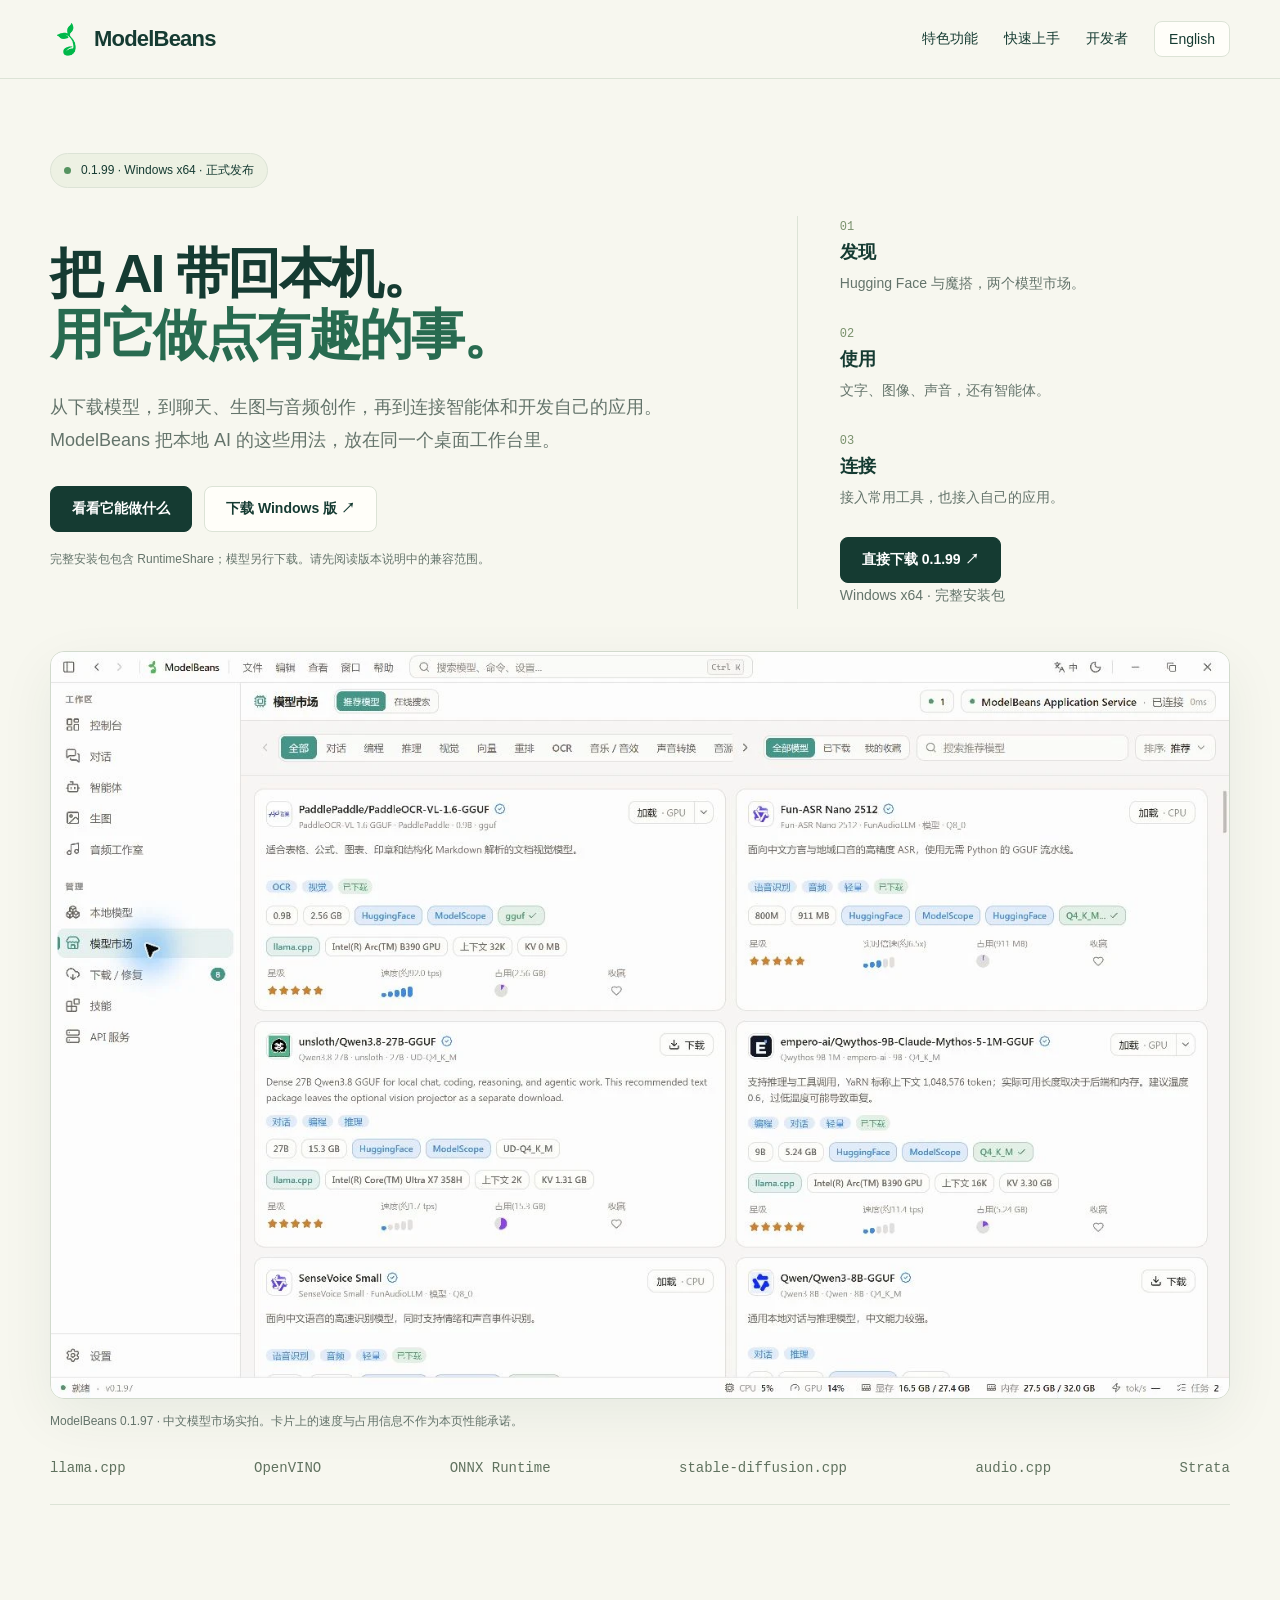
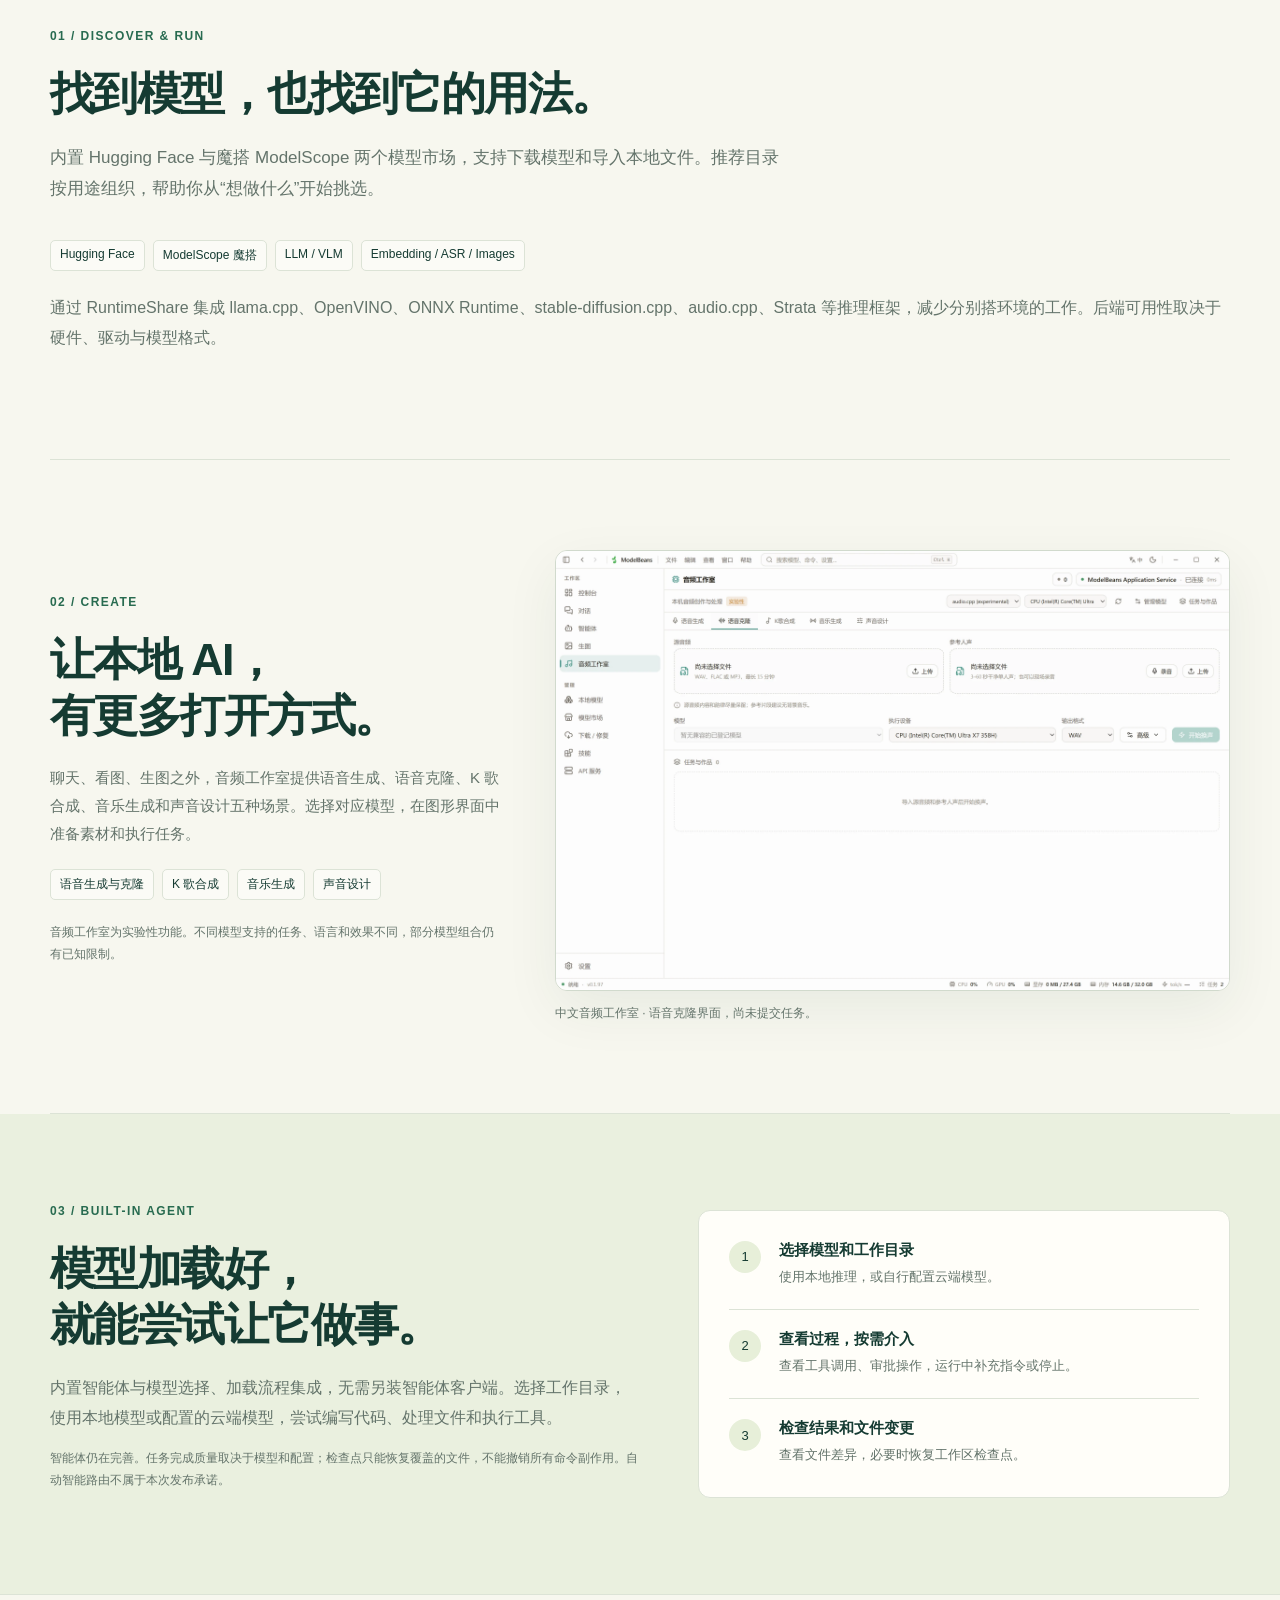
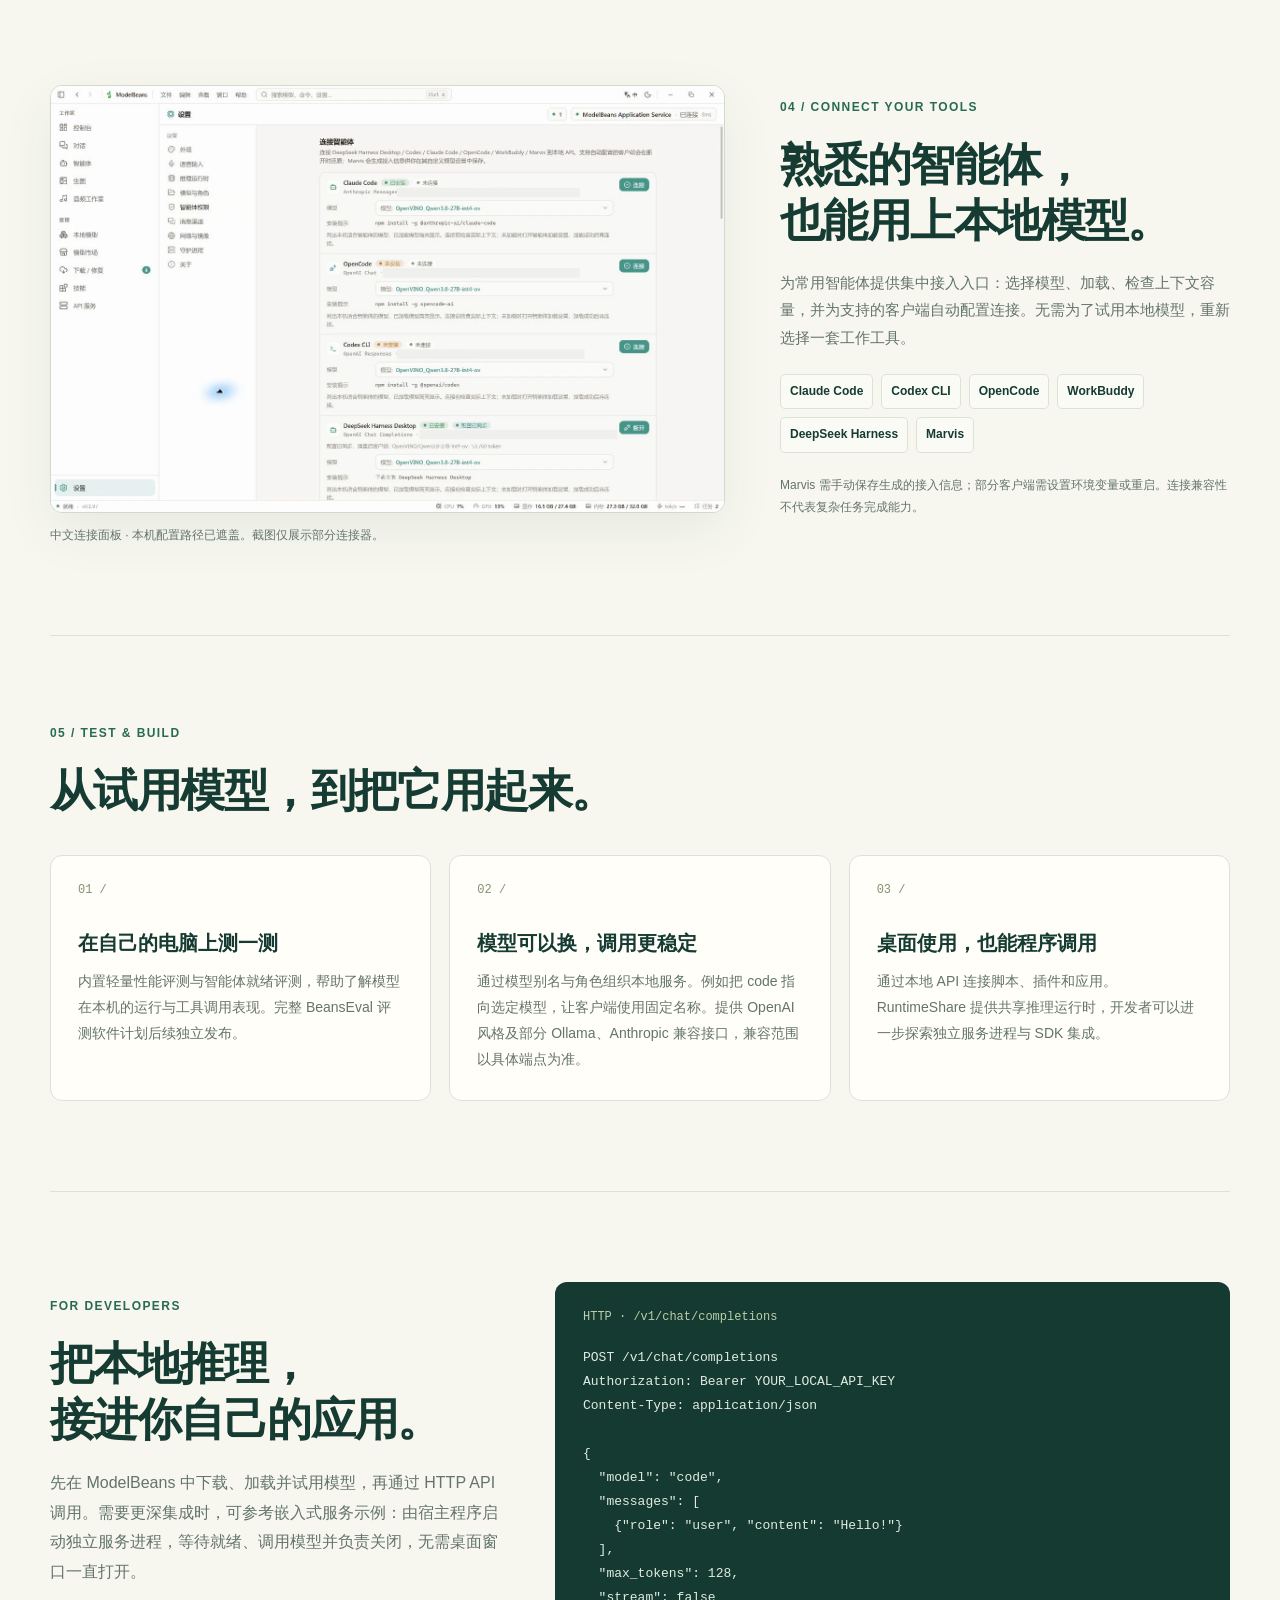
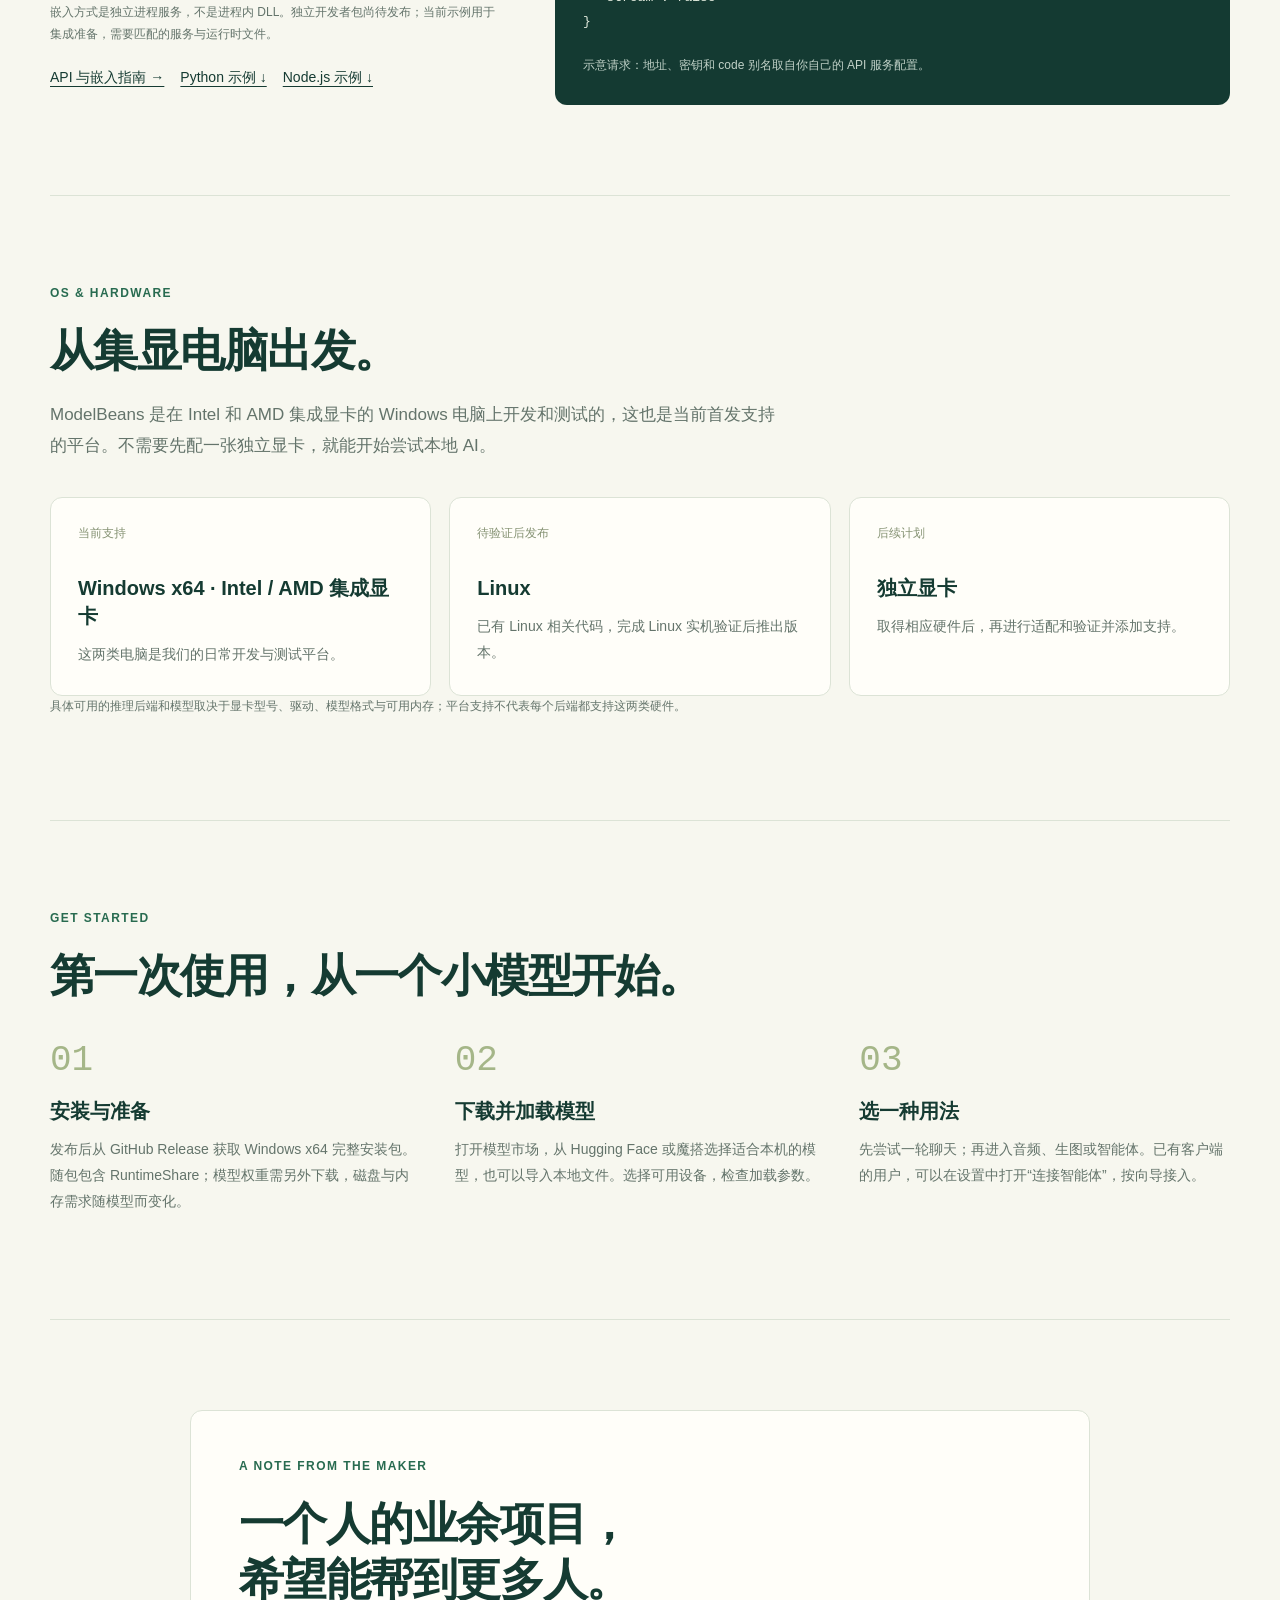
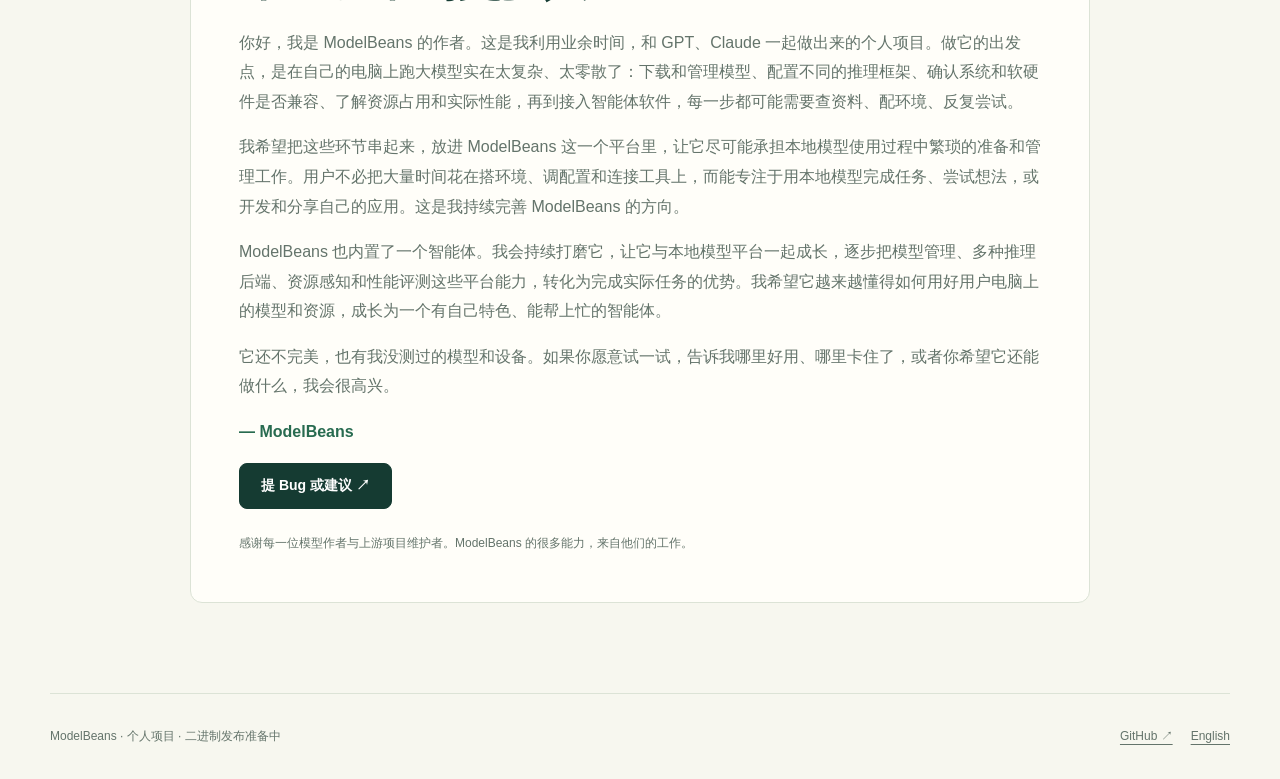
==== commit 975ffeea: "Prepare ModelBeans 0.1.99 installation and karaoke release" ====
--- a/site/index.html
+++ b/site/index.html
@@ -1,6 +1,6 @@
 <!doctype html>
 <html lang="zh-CN"><head><meta charset="utf-8"><meta name="viewport" content="width=device-width,initial-scale=1"><meta name="description" content="从下载模型，到聊天、生图与音频创作，再到连接智能体和开发自己的应用。ModelBeans 把本地 AI 的这些用法，放在同一个桌面工作台里。"><title>ModelBeans — 让本地 AI 更容易用起来</title><link rel="icon" href="assets/logo.png"><link rel="stylesheet" href="styles.css"><link rel="alternate" hreflang="en" href="index.en.html"><link rel="alternate" hreflang="zh-CN" href="index.html"></head><body>
-<a class="skip" href="#main">跳到正文</a><header class="topbar"><nav class="wrap nav" aria-label="主导航"><a class="brand" href="index.html"><img src="assets/logo.png" alt="" width="36" height="36">ModelBeans</a><div class="navlinks"><a class="desktop" href="#features">特色功能</a><a class="desktop" href="#start">快速上手</a><a class="desktop" href="#developers">开发者</a><a class="lang" href="index.en.html" lang="en">English</a></div></nav></header><main id="main"><section class="hero wrap"><div class="badge">0.1.97 · Windows x64 · 公开预览版</div><div class="hero-grid"><div><h1>把 AI 带回本机。<br><span class="accent">用它做点有趣的事。</span></h1><p class="lead">从下载模型，到聊天、生图与音频创作，再到连接智能体和开发自己的应用。ModelBeans 把本地 AI 的这些用法，放在同一个桌面工作台里。</p><div class="buttons"><a class="button primary" href="#features">看看它能做什么</a><a class="button" href="https://github.com/modelbeans/modelbeans-releases/releases/download/v0.1.97-rc.1/ModelBeans-0.1.97-win-x64.exe">下载 Windows 版 ↗</a></div><p class="note">完整安装包包含 RuntimeShare；模型另行下载。请先阅读版本说明中的兼容范围。</p></div><aside class="hero-side"><span class="num">01</span><h3>发现</h3><p>Hugging Face 与魔搭，两个模型市场。</p><span class="num">02</span><h3>使用</h3><p>文字、图像、声音，还有智能体。</p><span class="num">03</span><h3>连接</h3><p>接入常用工具，也接入自己的应用。</p><a class="button primary" href="https://github.com/modelbeans/modelbeans-releases/releases/download/v0.1.97-rc.1/ModelBeans-0.1.97-win-x64.exe">直接下载 0.1.97 ↗</a><p class="note">Windows x64 · 完整安装包</p></aside></div><figure class="shot hero-shot"><a href="assets/market-zh.webp" target="_blank" rel="noopener"><img src="assets/market-zh.webp" width="1440" height="912" alt="ModelBeans 0.1.97 · 中文模型市场实拍。卡片上的速度与占用信息不作为本页性能承诺。" ></a><figcaption>ModelBeans 0.1.97 · 中文模型市场实拍。卡片上的速度与占用信息不作为本页性能承诺。</figcaption></figure><div class="engines"><span>llama.cpp</span><span>OpenVINO</span><span>ONNX Runtime</span><span>stable-diffusion.cpp</span><span>audio.cpp</span><span>Strata</span></div></section>
+<a class="skip" href="#main">跳到正文</a><header class="topbar"><nav class="wrap nav" aria-label="主导航"><a class="brand" href="index.html"><img src="assets/logo.png" alt="" width="36" height="36">ModelBeans</a><div class="navlinks"><a class="desktop" href="#features">特色功能</a><a class="desktop" href="#start">快速上手</a><a class="desktop" href="#developers">开发者</a><a class="lang" href="index.en.html" lang="en">English</a></div></nav></header><main id="main"><section class="hero wrap"><div class="badge">0.1.99 · Windows x64 · 正式发布</div><div class="hero-grid"><div><h1>把 AI 带回本机。<br><span class="accent">用它做点有趣的事。</span></h1><p class="lead">从下载模型，到聊天、生图与音频创作，再到连接智能体和开发自己的应用。ModelBeans 把本地 AI 的这些用法，放在同一个桌面工作台里。</p><div class="buttons"><a class="button primary" href="#features">看看它能做什么</a><a class="button" href="https://github.com/modelbeans/modelbeans-releases/releases/download/v0.1.99/ModelBeans-0.1.99-win-x64.exe">下载 Windows 版 ↗</a></div><p class="note">完整安装包包含 RuntimeShare；模型另行下载。请先阅读版本说明中的兼容范围。</p></div><aside class="hero-side"><span class="num">01</span><h3>发现</h3><p>Hugging Face 与魔搭，两个模型市场。</p><span class="num">02</span><h3>使用</h3><p>文字、图像、声音，还有智能体。</p><span class="num">03</span><h3>连接</h3><p>接入常用工具，也接入自己的应用。</p><a class="button primary" href="https://github.com/modelbeans/modelbeans-releases/releases/download/v0.1.99/ModelBeans-0.1.99-win-x64.exe">直接下载 0.1.99 ↗</a><p class="note">Windows x64 · 完整安装包</p></aside></div><figure class="shot hero-shot"><a href="assets/market-zh.webp" target="_blank" rel="noopener"><img src="assets/market-zh.webp" width="1440" height="912" alt="ModelBeans 0.1.97 · 中文模型市场实拍。卡片上的速度与占用信息不作为本页性能承诺。" ></a><figcaption>ModelBeans 0.1.97 · 中文模型市场实拍。卡片上的速度与占用信息不作为本页性能承诺。</figcaption></figure><div class="engines"><span>llama.cpp</span><span>OpenVINO</span><span>ONNX Runtime</span><span>stable-diffusion.cpp</span><span>audio.cpp</span><span>Strata</span></div></section>
 <section id="features" class="section wrap"><div class="section-head"><div class="eyebrow">01 / DISCOVER & RUN</div><h2>找到模型，也找到它的用法。</h2><p>内置 Hugging Face 与魔搭 ModelScope 两个模型市场，支持下载模型和导入本地文件。推荐目录按用途组织，帮助你从“想做什么”开始挑选。</p></div><div class="tags"><span class="tag">Hugging Face</span><span class="tag">ModelScope 魔搭</span><span class="tag">LLM / VLM</span><span class="tag">Embedding / ASR / Images</span></div><p>通过 RuntimeShare 集成 llama.cpp、OpenVINO、ONNX Runtime、stable-diffusion.cpp、audio.cpp、Strata 等推理框架，减少分别搭环境的工作。后端可用性取决于硬件、驱动与模型格式。</p></section>
 <section class="section wrap"><div class="split"><div class="copy"><div class="eyebrow">02 / CREATE</div><h2>让本地 AI，<br>有更多打开方式。</h2><p>聊天、看图、生图之外，音频工作室提供语音生成、语音克隆、K 歌合成、音乐生成和声音设计五种场景。选择对应模型，在图形界面中准备素材和执行任务。</p><div class="tags"><span class="tag">语音生成与克隆</span><span class="tag">K 歌合成</span><span class="tag">音乐生成</span><span class="tag">声音设计</span></div><p class="mini">音频工作室为实验性功能。不同模型支持的任务、语言和效果不同，部分模型组合仍有已知限制。</p></div><figure class="shot "><a href="assets/audio-zh.webp" target="_blank" rel="noopener"><img src="assets/audio-zh.webp" width="1440" height="912" alt="中文音频工作室 · 语音克隆界面，尚未提交任务。" loading="lazy"></a><figcaption>中文音频工作室 · 语音克隆界面，尚未提交任务。</figcaption></figure></div></section>
 <section class="section agent"><div class="wrap agent-grid"><div><div class="eyebrow">03 / BUILT-IN AGENT</div><h2>模型加载好，<br>就能尝试让它做事。</h2><p>内置智能体与模型选择、加载流程集成，无需另装智能体客户端。选择工作目录，使用本地模型或配置的云端模型，尝试编写代码、处理文件和执行工具。</p><p class="mini">智能体仍在完善。任务完成质量取决于模型和配置；检查点只能恢复覆盖的文件，不能撤销所有命令副作用。自动智能路由不属于本次发布承诺。</p></div><div class="flow"><div class="flow-row"><span class="step">1</span><div><b>选择模型和工作目录</b><p>使用本地推理，或自行配置云端模型。</p></div></div><div class="flow-row"><span class="step">2</span><div><b>查看过程，按需介入</b><p>查看工具调用、审批操作，运行中补充指令或停止。</p></div></div><div class="flow-row"><span class="step">3</span><div><b>检查结果和文件变更</b><p>查看文件差异，必要时恢复工作区检查点。</p></div></div></div></div></section>
